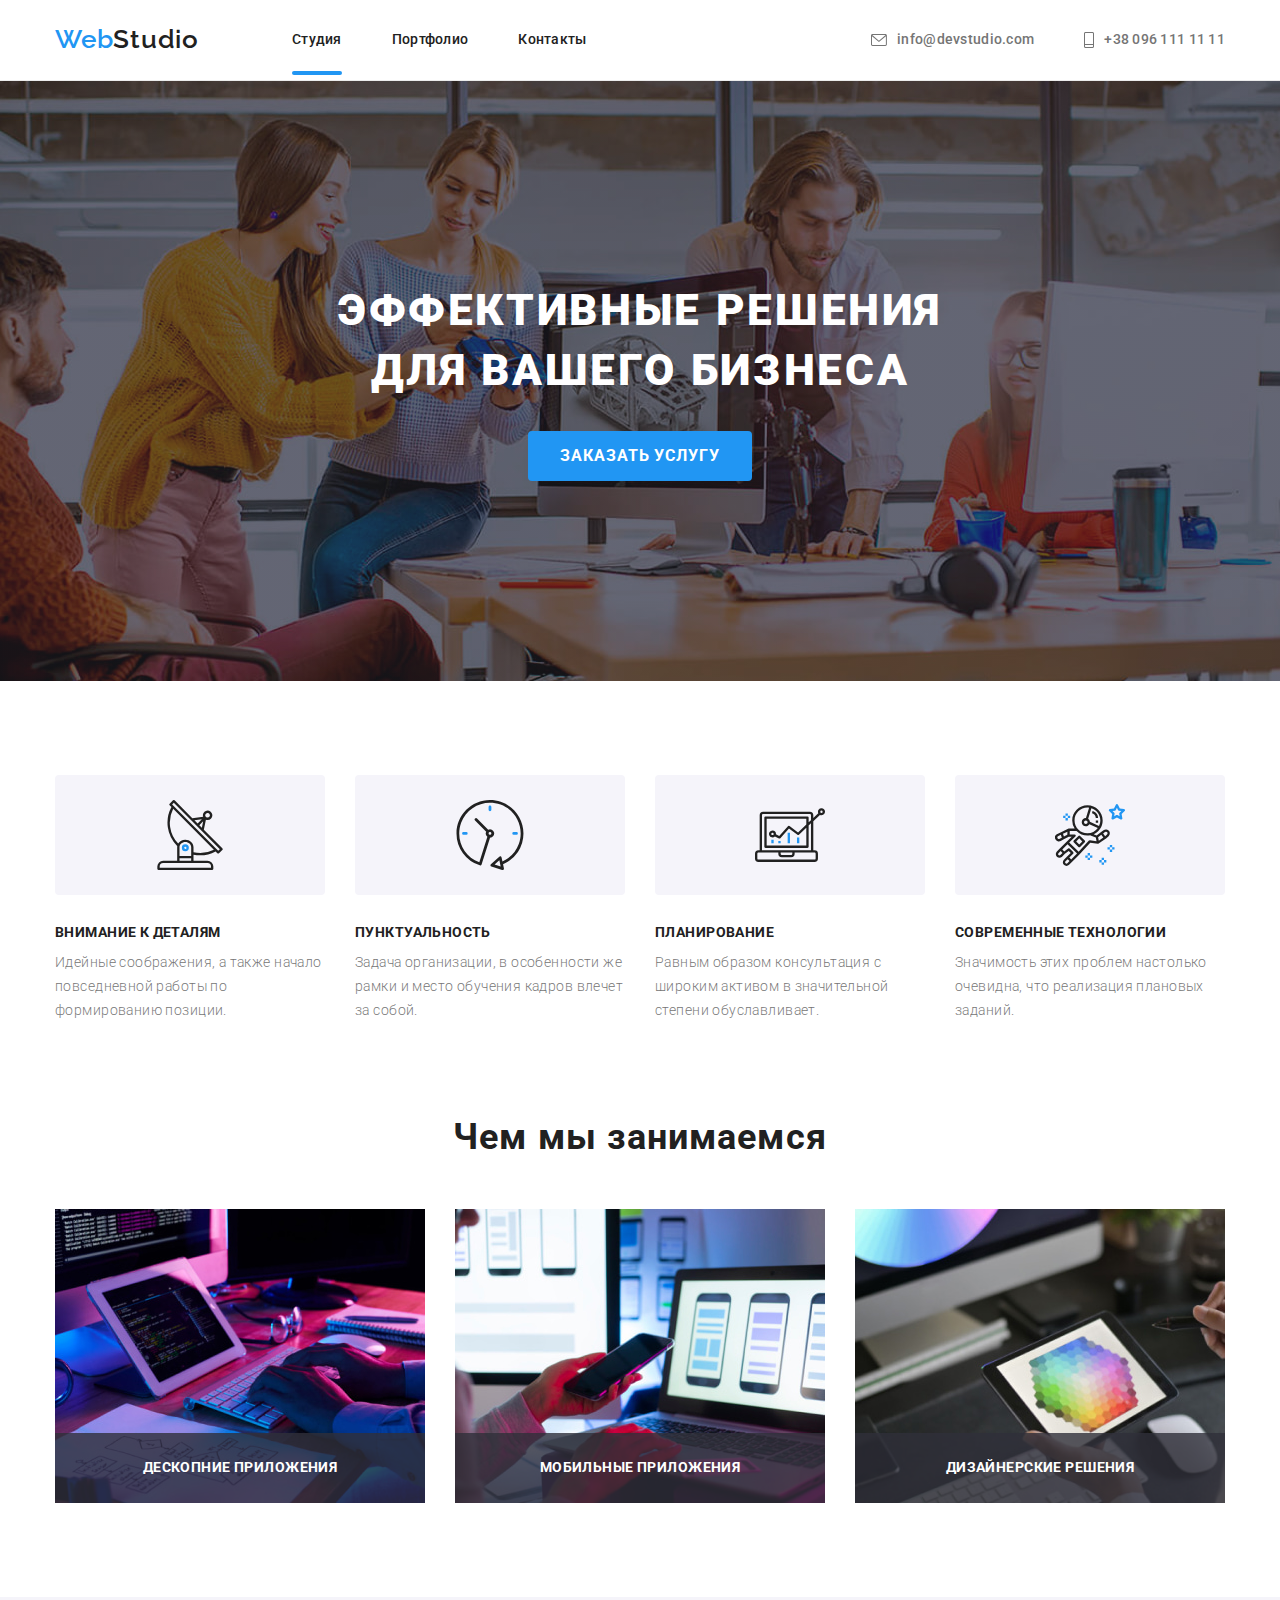
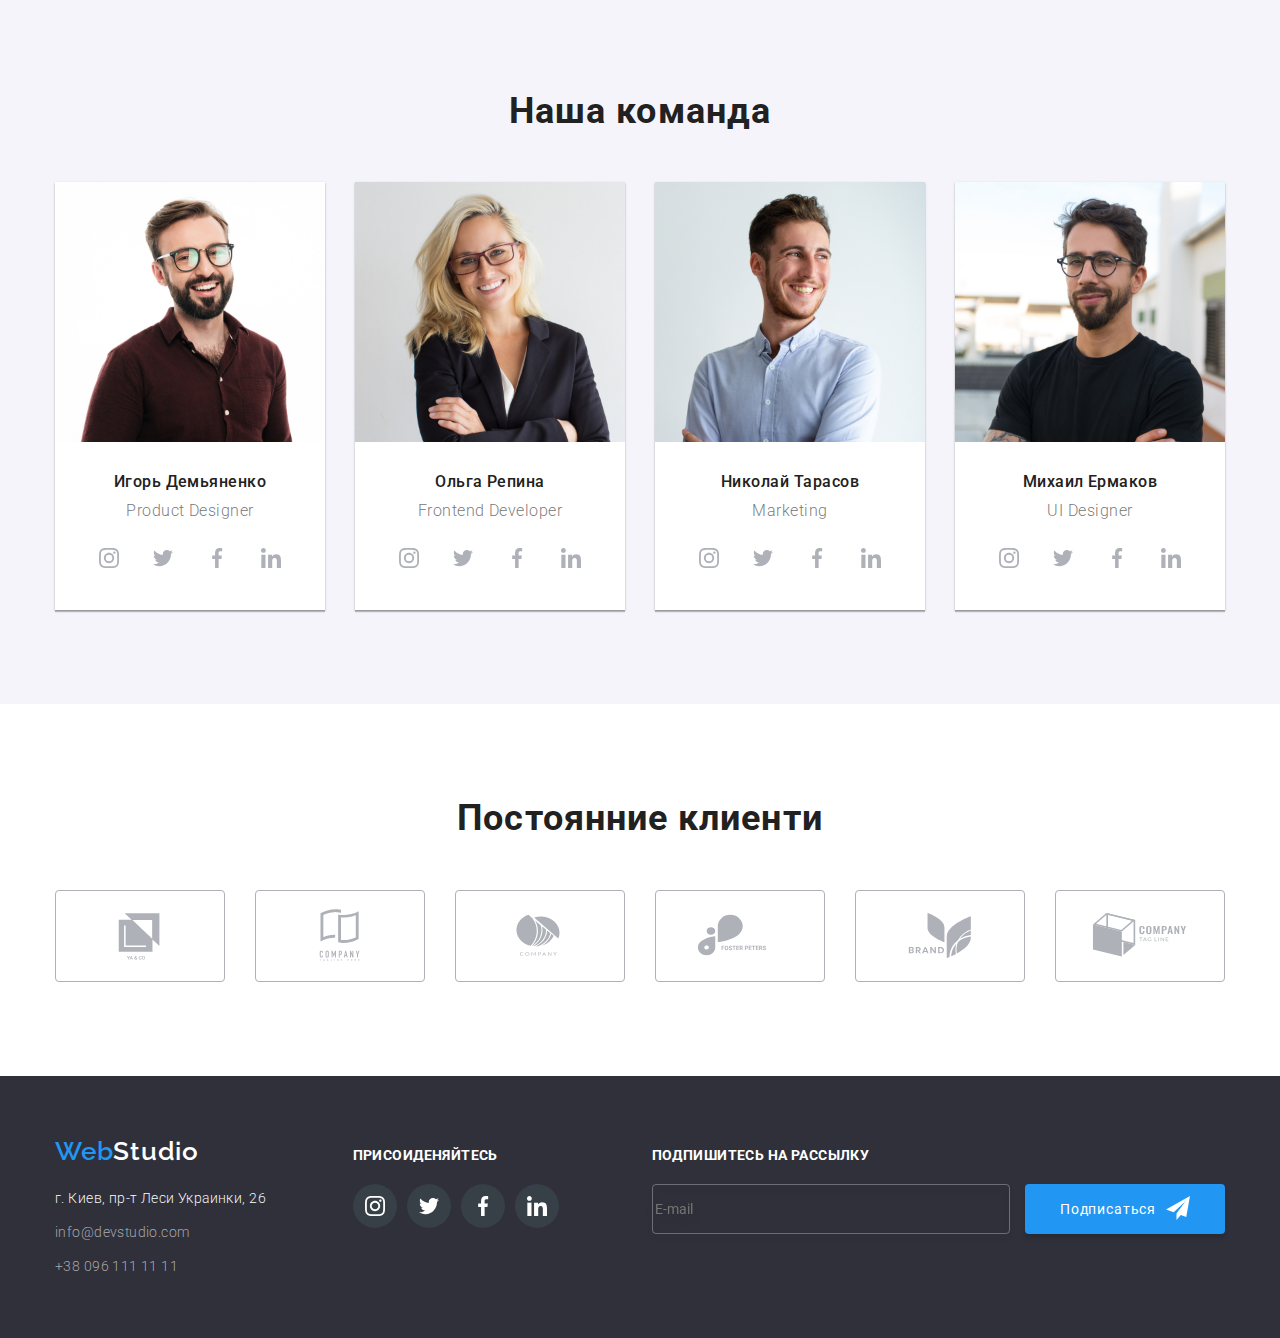
==== index.html @ 7ec6780a "Initial commit" ====
<!DOCTYPE html>
<html lang="ru">

<head>
    <meta charset="UTF-8">
    <meta http-equiv="X-UA-Compatible" content="IE=edge">
    <meta name="viewport" content="width=device-width, initial-scale=1.0">
    <title>Студия</title>
    <!-- Основні шрифти -->
    <link rel="preconnect" href="https://fonts.googleapis.com">
    <link rel="preconnect" href="https://fonts.gstatic.com" crossorigin>
    <link href="https://fonts.googleapis.com/css2?family=Raleway:wght@700&family=Roboto:wght@400;500;700;900&display=swap" rel="stylesheet">

    <link rel="stylesheet" href="https://cdn.jsdelivr.net/npm/modern-normalize@1.1.0/modern-normalize.min.css">

    <link rel="stylesheet" href="./css/styles.css">
    
</head>

<body>
    <!-- MODAL -->
    <div class="backdrop is-hidden" data-modal>
        <div class="modal">
            
                <h2 class="element-first">Оставьте свои данные, мы вам перезвоним</h2>
                
                <form class="element-form">

                    <label class="element-label">
                        
                        <span class="element-span">Имя</span>
                        
                         <span class="element-hover"><input class="element-input" type="text" name="name" />
                        <svg class="element-svg">
                            <use href="./images/icons.svg/icons.modal/symbol-defs.svg#person-black-18dp-1"></use>
                        </svg></span>
                    </label>
                    <label class="element-label">
                        <span class="element-span">Телефон</span>
                        <span class="element-hover"><input class="element-input" type="tel" name="namber" />
                        <svg class="element-svg">
                            <use href="./images/icons.svg/icons.modal/symbol-defs.svg#phone-black-18dp-1"></use>
                        </svg></span>
                    </label>
                    <label class="element-label">
                        <span class="element-span">Почта</span>

                         <span class="element-hover"><input class="element-input" type="email" name="mail" />
                        <svg class="element-svg">
                            <use href="./images/icons.svg/icons.modal/symbol-defs.svg#email-black-18dp-1"></use>
                        </svg></span>
                    </label>
                    <label class="element-label element-vidstup">
                        <span class="element-span">Комментарий</span>
                        <textarea class="element-input element-input-pregunta " name="feedback"  placeholder="Введите текст "></textarea>
                     
                    </label>
                    <label class="checkbox-label" for="scales">
                        <input class="checkbox-input" type="checkbox" id="scales" name="scales">
                        <span class="checkbox-icon"></span>
                            <span>Соглашаюсь с рассылкой и принимаю</span>
                            <span class="span-checkbox">Условия договора</span>
                    </label>
                    <button class="element-button" type="submit">Отправить</button>
                </form>
                
            
            <button class="modal-button" data-modal-close><svg class="modal-button-cruze">
                <use href="./images/icons.svg/icon.backdrop/symbol-defs.svg#close-black-18dp-2-1"></use>
            </svg></button> 
        
            
        </div>
    </div>
    <!-- header -->
    <header class="header">
        <div class="container header-container">
        <nav class="nav">
            <a class="header-logo link" href="./index.html"><span class="web">Web</span>Studio</a>
            <ul class="nav-list list">
                <li class="nav-iten"> 
                    <a class="nav-link-first link current-state" href="">Студия</a></li>
                <li class="nav-iten"> 
                    <a class="nav-link link current" href="./portfolio.html">Портфолио</a></li>
                <li class="nav-iten"> 
                    <a class="nav-link link current" href="">Контакты</a></li>
            </ul>
        </nav>
        <ul class="contact-list list ">
            <li class="contact-item ">
                <a class="contakts link current-link" href="mailto:info@devstudio.com"><svg class="header-icons" width="16px" height="12px">
                    <use href="./images/icons.svg/icons.heder/symbol-defs.svg#envelope-hover"></use>
                </svg>
                   info@devstudio.com</a></li>
            <li class="contact-item">
                <a class="contakts link current-link" href="tel:+380961111111"><svg class="header-icons" width="10px" height="16px">
                    <use href="./images/icons.svg/icons.heder/symbol-defs.svg#Vector"></use>
                </svg>+38 096 111 11 11</a></li>
        </ul>
        </div>
    </header>
    <!-- main -->
    
    <main class="main">
        <!-- Заголовок -->
        <section class="hero ">
            <div class="container">
            <h1 class="hero-title">Эффективные решения для вашего бизнеса</h1>
            <button  class="hero-btn" type="button" data-modal-open>Заказать услугу</button>
            </div>
        </section>
        <!-- Наші послуги -->
        <section class="advice section">
            
            <h2 class="visually-hidden">Advice</h2>
            <div class="container">
            <ul class="advice-list list">
                <li class="advice-iten advice-iten-1">
                    <div class="div-input">
                        <svg class="input">
                            <use href="./images/main/symbol-defs.svg#antenna-1"></use>
                        </svg>
                    </div>
                    <h3 class="advice-subtitle">Внимание к деталям</h3>
                    <p class="advice-descr">Идейные соображения, а также начало повседневной работы по формированию позиции.</p>
                </li>
                <li class="advice-iten advice-iten-2">
                    <div class="div-input">
                        <svg class="input">
                            <use href="./images/main/symbol-defs.svg#clock-1"></use>
                        </svg>
                    </div>
                    <h3 class="advice-subtitle">Пунктуальность</h3>
                    <p class="advice-descr">Задача организации, в особенности же рамки и место обучения кадров влечет за собой.</p>
                </li>
                <li class="advice-iten advice-iten-3">
                    <div class="div-input">
                        <svg class="input">
                            <use href="./images/main/symbol-defs.svg#diagram-1"></use>
                        </svg>
                    </div>
                    <h3 class="advice-subtitle">Планирование</h3>
                    <p class="advice-descr">Равным образом консультация с широким активом в значительной степени обуславливает.</p>
                </li class="advice-iten">
                <li class="advice-iten advice-iten-4">
                    <div class="div-input">
                        <svg class="input">
                            <use href="./images/main/symbol-defs.svg#astronaut-1"></use>
                        </svg>
                    </div>
                    <h3 class="advice-subtitle">Современные технологии</h3>
                    <p class="advice-descr">Значимость этих проблем настолько очевидна, что реализация плановых заданий.</p>
                </li>
            </ul>
            </div>
        </section>    
        <!-- Чим ми займаємося -->
        <section class="work-section">
            <div class="container">
            <h2 class="work-title work-title-container">Чем мы занимаемся</h2>
            <ul class="work-list list">
                <li class="work-item">
                    <img class="work-image" src="./images/whatwedoo/img.jpg" alt="html" width="370" height="300"><p class="work-image-deskription">Дескопние приложения</p></li>
                    
                <li class="work-item">
                     <img class="work-image" src="./images/whatwedoo/img-1.jpg" alt="css" width="370" height="300"><p class="work-image-deskription">Мобильные приложения</p></li>
                <li class="work-item">
                     <img class="work-image" src="./images/whatwedoo/img-2.jpg" alt="program" width="370" height="300"><p class="work-image-deskription">Дизайнерские решения</p></li>
            </ul>
            </div>
        </section>
        <!-- Про нас -->
        <section class="about-us  section">
            <div class="container">
            <h2 class="about-us-title about-us-container">Наша команда</h2>
            <ul class="about-us-list list">
                <li class="about-us-item">
                    <img class="about-us-image" src="./images/masters/img.jpg" alt="Игорь Демьяненко" width="270" height="260">
                    <div class="about-us-div">
                    <h3 class="about-us-name">Игорь Демьяненко</h3>
                    <p class="about-us-position">Product Designer</p>
                    <ul class="about-us-icons">
                        <li class="social-item"><a class="social-links" href="">
                            <svg class="social-link">
                                <use href="./images/icons.svg/icons.main/symbol-defs.svg#instagram-2"></use>
                            </svg>
                        </a></li>
                        <li class="social-item"><a class="social-links" href="">
                            <svg class="social-link">
                                <use href="./images/icons.svg/icons.main/symbol-defs.svg#twitter-1"></use>
                            </svg>
                        </a></li>
                        <li class="social-item"><a class="social-links" href="">
                            <svg class="social-link">
                                <use href="./images/icons.svg/icons.main/symbol-defs.svg#facebook-1"></use>
                            </svg>
                        </a></li>
                        <li class="social-item"><a class="social-links" href="">
                            <svg class="social-link">
                                <use href="./images/icons.svg/icons.main/symbol-defs.svg#linkedin-1"></use>
                            </svg>
                        </a></li>
                    </ul>
                    </div>
                </li>
                <li class="about-us-item">
                    <img class="about-us-image" src="./images/masters/img-1.jpg" alt="Ольга Репина" width="270" height="260">
                    <div class="about-us-div">
                    <h3 class="about-us-name">Ольга Репина</h3>
                    <p class="about-us-position">Frontend Developer</p>
                    <ul class="about-us-icons">
                        <li class="social-item"><a class="social-links" href="">
                                <svg class="social-link">
                                    <use href="./images/icons.svg/icons.main/symbol-defs.svg#instagram-2"></use>
                                </svg>
                            </a></li>
                        <li class="social-item"><a class="social-links" href="">
                                <svg class="social-link">
                                    <use href="./images/icons.svg/icons.main/symbol-defs.svg#twitter-1"></use>
                                </svg>
                            </a></li>
                        <li class="social-item"><a class="social-links" href="">
                                <svg class="social-link">
                                    <use href="./images/icons.svg/icons.main/symbol-defs.svg#facebook-1"></use>
                                </svg>
                            </a></li>
                        <li class="social-item"><a class="social-links" href="">
                                <svg class="social-link">
                                    <use href="./images/icons.svg/icons.main/symbol-defs.svg#linkedin-1"></use>
                                </svg>
                            </a></li>
                    </div>
                </li>
                <li class="about-us-item">
                    <img class="about-us-image" src="./images/masters/img-2.jpg" alt="Николай Тарасов" width="270" height="260">
                    <div class="about-us-div">
                    <h3 class="about-us-name">Николай Тарасов</h3>
                    <p class="about-us-position">Marketing</p>
                    <ul class="about-us-icons">
                        <li class="social-item"><a class="social-links" href="">
                                <svg class="social-link">
                                    <use href="./images/icons.svg/icons.main/symbol-defs.svg#instagram-2"></use>
                                </svg>
                            </a></li>
                        <li class="social-item"><a class="social-links" href="">
                                <svg class="social-link">
                                    <use href="./images/icons.svg/icons.main/symbol-defs.svg#twitter-1"></use>
                                </svg>
                            </a></li>
                        <li class="social-item"><a class="social-links" href="">
                                <svg class="social-link">
                                    <use href="./images/icons.svg/icons.main/symbol-defs.svg#facebook-1"></use>
                                </svg>
                            </a></li>
                        <li class="social-item"><a class="social-links" href="">
                                <svg class="social-link">
                                    <use href="./images/icons.svg/icons.main/symbol-defs.svg#linkedin-1"></use>
                                </svg>
                            </a></li>
                    </ul>
                    </div>
                </li>
                <li class="about-us-item">
                    <img class="about-us-image" src="./images/masters/img-3.jpg" alt="Михаил Ермаков" width="270" height="260">
                    <div class="about-us-div">
                    <h3 class="about-us-name">Михаил Ермаков</h3>
                    <p class="about-us-position">UI Designer</p>
                    <ul class="about-us-icons">
                        <li class="social-item"><a class="social-links" href="">
                                <svg class="social-link">
                                    <use href="./images/icons.svg/icons.main/symbol-defs.svg#instagram-2"></use>
                                </svg>
                            </a></li>
                        <li class="social-item"><a class="social-links" href="">
                                <svg class="social-link">
                                    <use href="./images/icons.svg/icons.main/symbol-defs.svg#twitter-1"></use>
                                </svg>
                            </a></li>
                        <li class="social-item"><a class="social-links" href="">
                                <svg class="social-link">
                                    <use href="./images/icons.svg/icons.main/symbol-defs.svg#facebook-1"></use>
                                </svg>
                            </a></li>
                        <li class="social-item"><a class="social-links" href="">
                                <svg class="social-link">
                                    <use href="./images/icons.svg/icons.main/symbol-defs.svg#linkedin-1"></use>
                                </svg>
                            </a></li>
                    </ul>
                    </div>
                </li>
            </ul>
            </div>
        </section>
        <!-- Постійні клієнти -->
        <section class="clients-section section">
            <div class="container">
                <h2 class="clients">Постоянние клиенти</h2>
                <ul class="clients-list list">
                    <li class="clients-item ">
                        <a class="client-link" href="">
                            <svg class="svg-client ">
                                <use href="./images/clients/symbol-defs.svg#Logo "></use>
                            </svg>
                        </a>
                    </li>
                    <li class="clients-item ">
                        <a class="client-link" href="">
                            <svg class="svg-client ">
                                <use  href="./images/clients/symbol-defs.svg#Logo-1 "></use>
                            </svg>
                        </a>
                    </li>
                    <li class="clients-item ">
                        <a class="client-link"href="">
                            <svg class="svg-client ">
                                <use href="./images/clients/symbol-defs.svg#Logo-2 "></use>
                            </svg>
                        </a>
                    </li>
                    <li class="clients-item ">
                        <a class="client-link"href="">
                            <svg class="svg-client ">
                                <use href="./images/clients/symbol-defs.svg#Logo-3 "></use>
                            </svg>
                        </a>
                    </li>
                    <li class="clients-item ">
                        <a class="client-link"href="">
                            <svg class="svg-client ">
                                <use href="./images/clients/symbol-defs.svg#Logo-4 "></use>
                            </svg>
                        </a>
                    </li>
                    <li class="clients-item ">
                        <a class="client-link" href="">
                            <svg class="svg-client ">
                                <use href="./images/clients/symbol-defs.svg#Logo-5 "></use>
                            </svg>
                        </a>
                    </li>
                </ul>
            </div>
        </section>
    </main>
    <!-- footer -->
    
    <footer class="footer">
        <div class="container column">
        <div class="footer-left"><a class="footer-logo link" href="./index.html"><span class="web">Web</span>Studio</a>
        <address class="footer-all">
            <ul class="footer-list list">
                <li class="footer-item"><a class="footer-link link" href="https://www.google.com/maps/place/%D0%B1%D1%83%D0%BB%D1%8C%D0%B2%D0%B0%D1%80+%D0%9B%D0%B5%D1%81%D1%96+%D0%A3%D0%BA%D1%80%D0%B0%D1%97%D0%BD%D0%BA%D0%B8,+26,+%D0%9A%D0%B8%D1%97%D0%B2,+02000/@50.4265807,30.5361971,17z/data=!3m1!4b1!4m5!3m4!1s0x40d4cf0e033ecbe9:0x57a4dffefec77da0!8m2!3d50.4265807!4d30.5383858">г. Киев, пр-т Леси Украинки, 26</a></li>
                <li class="footer-item"><a class="footer-mail link" href="mailto:info@devstudio.com">info@devstudio.com</a></li>
                <li class="footer-item"><a class="footer-phone link" href="tel:+380961111111">+38 096 111 11 11</a></li>
            </ul>
        </address></div>
        <div class="footerr-deskription"><h3 class="footerr">Присоиденяйтесь</h3>
        <ul class="footerr-list list">
            <li class="footerr-item">
                <a class="footerr-link" href=""><svg class="footerr-svg">
                    <use href="./images/icons.svg/icons.footer/symbol-defs.svg#instagram"></use>
                </svg></a>
            </li>
            <li class="footerr-item">
                <a class="footerr-link" href=""><svg class="footerr-svg">
                    <use href="./images/icons.svg/icons.footer/symbol-defs.svg#twitter"></use></a>
            </li>
            <li class="footerr-item">
                <a class="footerr-link" href=""><svg class="footerr-svg">
                    <use href="./images/icons.svg/icons.footer/symbol-defs.svg#facebook"></use></a>
            </li>
            <li class="footerr-item">
                <a class="footerr-link" href=""><svg class="footerr-svg">
                    <use href="./images/icons.svg/icons.footer/symbol-defs.svg#linkedin"></use></a>
            </li>
        </ul>
        </div>
        <div class="label-wrapper">
            <h3 class="label-tutorial">Подпишитесь на рассылку</h3>
            <form class="form">
                <label class="form-label">
                    <input class="form-input" type="email"  name="mail" placeholder="E-mail">
                </label>
                <button class="label-button" type="submit">Подписаться <span><svg class="label-span">
                    <use href="./images/icons.svg/icons.label/symbol-defs.svg#icon-send"></use>
                </svg></span></button>                 
            </form>
        </div>
        </div>
        
    </footer>
    <script src="./js/modal.js"></script>
</body>
</html>
---- css/styles.css ----
:root{
    /* Основні шрифти */
     --main-font: "Roboto", sans-serif;
     --secondary-font: "Raleway", sans-serif;
     /*Світла тема тексту*/
     --accent-txt: #2196F3;
     --primary-light-txt: #212121;
     --secondary-light-txt: #757575;
     /*Темна тема тексту*/
     --primary-dark-txt: #FFFFFF;
     --secondary-dark-txt: rgba(255, 255, 255, 0.6);
     /*Світла тема фону*/
     --primary-light-bg: #F5F4FA;
     /*Темна тема фону*/
     --primary-dark-bd: #2F303A; 
     --color-letra: #AFB1B8; 
} 

body{
     font-family: var(--main-font);
     font-weight: 270;
     Font-size: 14px;
     Line-height: 1.67;
     letter-spacing: 0.03em;
     color: var(--secondary-light-txt);
}
h1,
h2, 
h3, 
p, 
ul{
      padding: 0;
      margin-top: 0;
      margin-bottom: 0;
}
img {
      display: block;
      max-width: 100%;
      height: auto;
}
.backdrop {
      position: fixed;
      left: 0;
      top: 0;
      width: 100%;
      height: 100%;
      background-color: rgba(0, 0, 0, 0.2);;
      z-index: 1;
      opacity: 1;
      pointer-events: initial;
      transition: opacity 250ms cubic-bezier(0.4, 0, 0.2, 1), visibility 250ms cubic-bezier(0.4, 0, 0.2, 1);
      opacity: 1;
      pointer-events: initial;
      visibility: visible;
}

.backdrop.is-hidden {
      opacity: 0;
      pointer-events: none;
      visibility: hidden;
      
}

.modal {
      padding: 40px;
      position: absolute;
      top: 50%;
      left: 50%;
      transform: translate(-50%, -50%);
      width: 528px;
      height: 581px;
      background-color: white;
      border-radius: 4px;
      box-shadow: 0px 1px 3px rgba(0, 0, 0, 0.12),
      0px 1px 1px rgba(0, 0, 0, 0.14),
      0px 2px 1px rgba(0, 0, 0, 0.2);
}
.modal-button{
      display: flex;
      position: absolute;
      margin: 0;
      left: 490px;
      top: 8px;
      width: 30px;
      height: 30px;
      border: none;
      padding: 0;
      border-radius: 50%;
      cursor: pointer;
      background: #FFFFFF;
      border: 1px solid rgba(0, 0, 0, 0.1);
      box-sizing: border-box;
      align-items: center;
      justify-content: center;
}

.modal-button-cruze{
      display: inline-block;
      width: 18px;
      height: 18px;
      fill: #212121;
      align-items: center;
      justify-content: center;
}
.modal-button-cruze:hover{
      fill: var(--accent-txt);
      
}
.list{
      padding-left: 0;
      margin-top: 0;
      margin-bottom: 0;
      list-style: none;
}
.link{
     text-decoration: none;
}
.section{
      padding-top: 94px;
      padding-bottom: 94px;
}
.container{
      width: 1200px;
      padding-left: 15px;
      padding-right: 15px;
      margin-left: auto;
      margin-right: auto;
}

/* header */
.header{
      border-bottom: 1px solid #ECECEC;

}
.header-container{
      display: flex;
      align-items: center;
}
.nav{
      display: flex;
      align-items: center;
      
}
.header-logo{
      padding-top: 24px;
      padding-bottom: 25px;
     font-family: "Raleway", sans-serif;
     font-weight: 600;
     Font-size: 26px;
     line-height: 1.19;
     letter-spacing: 0.03em;
     color: var(--primary-light-txt);
     align-items: center;
     margin-right: 93px;
     
     }
     
.nav-list{
      display: flex;
}

.contact-list{
      display: flex;
      align-items: center;
      margin-left: auto;
}
.nav-iten{
      margin-right: 50px;
}

.nav-iten:last-child{
      margin: 0;
}

.contact-item{
      margin-right: 50px;
      display: flex;
      align-items: center;
}
.contact-item:last-child{
      margin-right: 0;
}

.web {
      color: var(--accent-txt);
}

.nav-link-first {
      position: relative;
      font-weight: 500;
      font-size: 14px;
      line-height: 1.14;
      letter-spacing: 0.02em;
      color: var(--primary-light-txt);
      transition: color 250ms cubic-bezier(0.4, 0, 0.2, 1);
}

.nav-link-first:hover,
.nav-link-first:focus {
      color: var(--accent-txt);
}

.current-state::after {
      color: var(--accent-txt);
      position: absolute;
      bottom: -28px;
      content: "";
      display: block;
      width: 100%;
      height: 4px;
      background: var(--accent-txt);
      border-radius: 2px;
}

.nav-link {
      display: inline-block;
      position: relative;
      font-weight: 500;
      font-size: 14px;
      line-height: 1.14;
      letter-spacing: 0.02em;
      color: var(--primary-light-txt);
      transition: color 250ms cubic-bezier(0.4, 0, 0.2, 1);
}

.nav-link:hover,
.nav-link:focus {
      color: var(--accent-txt);
}


.nav-link:after {
      position: absolute;
      content: "";
      display: block;
      left: 0;
      bottom: -28px;
      width: 100%;
      height: 4px;
      background: var(--accent-txt);
      border-radius: 2px;
      opacity: 0;
      transition: transform 250ms cubic-bezier(0.4, 0, 0.2, 1), opacity 250ms ease;
}

.nav-link:hover::after,
.nav-link:focus::after {
      opacity: 1;
}


.contakts::after {
      color: var(--accent-txt);
      position: absolute;
      bottom: -28px;
      content: "";
      display: block;
      width: 100%;
      height: 4px;
      background: var(--accent-txt);
      border-radius: 2px;
      opacity: 0;
      transition: transform 250ms cubic-bezier(0.4, 0, 0.2, 1), opacity 250ms ease;
}

.contakts:hover::after,
.contakts:focus::after {
      opacity: 1;
}

.contakts {
      position: relative;
      display: flex;
      align-items: center;
      justify-content: center;
      font-weight: 500;
      font-size: 14px;
      line-height: 1.14;
      letter-spacing: 0.02em;
      color: var(--secondary-light-txt);
      transition: color 250ms cubic-bezier(0.4, 0, 0.2, 1);
}

.contakts:hover,
.contakts:focus {
      fill: #2196F3;
      color: #2196F3;
}



.header-icons {
      fill: currentColor;
      display: flex;
      margin-right: 10px;
      justify-content: center;
      align-items: center;
}

.portfolio-header-icons {
      fill: currentColor;
      display: flex;
      margin-right: 10px;
      justify-content: center;
      align-items: center;
}

.contact-phone {
      display: flex;
      align-items: center;
      font-weight: 500;
      font-size: 14px;
      line-height: 1.14;
      letter-spacing: 0.02em;
      color: var(--secondary-light-txt);
}

.contact-phone:hover,
.contact-phone:focus {
      fill: #2196F3;
}
/* Main */
.hero-title{
      margin-left: auto;
      margin-right: auto;
      margin-bottom: 30px;
      width: 696px;
      height: 120px;
      max-width: 696px;
      max-height: 120px;
      text-align: center;
      font-weight: 900;
      font-size: 44px;
      line-height: 1.36;
      letter-spacing: 0.06em;
      text-transform: uppercase;
      color: var(--primary-dark-txt);
}
.hero{
      
      background-image: linear-gradient(to right, rgba(47, 48, 58, 0.4),rgba(47, 48, 58, 0.4)), url("../images/fon/Img.jpg");
      background-repeat: no-repeat;
      background-position: center;
      background-size: cover;
      max-width: 1600px;
      margin-right: auto;
      margin-left: auto;
      height: 600px; 
      padding: 200px 0 200px 0;
}
.hero-btn{
      border: transparent;
      display: flex;
      align-items: center;
      margin-left: auto;
      margin-right: auto;
      min-width: 200px;
      max-height: 50px;
      padding: 10px 32px;
      font-family: inherit;
      font-weight: 700;
      font-size: 16px;
      line-height: 1.87;
      letter-spacing: 0.06em;
      text-transform: uppercase;
      border-radius: 4px;
      color: var(--primary-dark-txt);
      background-color: var(--accent-txt);
      cursor: pointer;
}

.advice-list{
      display: flex;
      justify-content: center;
      align-items: center;
      margin-left: auto;
      margin-right: auto;
}
.advice-iten:not(:last-child){
      margin-right: 30px;
}
.div-input{
      display: flex;
      width: 270px;
      height: 120px;
      background-color: #F5F4FA;
      border-radius: 4px;
      margin-bottom: 30px;
      align-items: center;
      justify-content: center;
}
.input{
      width: 70px;
      height: 70px;
      background-size: 50%;
}
 
.advice-descr{
      width: 270px;
}
.advice-subtitle{
      width: 270px;
      height: 16px;
      margin-bottom: 10px;
      font-weight: 700;
      font-size: 14px;
      line-height: 1.14;
      letter-spacing: 0.03em;
      text-transform: uppercase;
      color: var(--primary-light-txt);
}
.advice-descr{
      
      font-size: 14px;
      line-height: 1.71;
      letter-spacing: 0.03em;
      color: var(--secondary-light-txt);
}
.work-section{
      padding-bottom: 94px;
}
.work-title{
      margin-right: auto;
      margin-left: auto;
      font-size: 36px;
      line-height: 1.16;
      letter-spacing: 0.03em;
      color: var(--primary-light-txt);
}
.work{
      padding-top: 0;
}
.work-title-container{
      text-align: center;
      margin-bottom: 50px;
}
.work-list{
      display: flex;
}
.work-item:not(:first-child){
      margin-left: 30px;
}
.work-item{
      position: relative;
}
/* .work-item::before{
      content: "";
      display: inline-block;
      position: absolute;
      
      width: 100%;
      height: 70px;
      left: 0;
      bottom: 0;
} */
.work-image-deskription{
      
      font-weight: 700;
      font-size: 14px;
      line-height: 1.14;
      letter-spacing: 0.03em;
      text-transform: uppercase;
      position: absolute;
      display: flex;
      left: 0;
      bottom: 0;
      height: 70px;
      width: 100%;
      display: flex;
      align-items: center;
      justify-content: center;
      color: white;
      background: rgba(47, 48, 58, 0.8);
      
      
}

/* about-us */

.about-us{
      background-color: var(--primary-light-bg);
      /* margin-bottom: 90px; */
}
.about-us-title{
      font-size: 36px;
      line-height: 1.16;
      letter-spacing: 0.03em;
      color: var(--primary-light-txt);
}
.about-us-container{
      text-align: center;
      margin-bottom: 50px;
      

}
.about-us-list{
      display: flex;
      
}
.about-us-item:not(:last-child){
      margin-right: 30px;
}
.about-us-item{
      background-color: #FFFFFF;
      box-shadow: 0px 1px 3px rgba(0, 0, 0, 0.12), 0px 1px 1px rgba(0, 0, 0, 0.14), 0px 2px 1px rgba(0, 0, 0, 0.2);
      
}
.about-us-div{
      padding-top: 30px;
      padding-bottom: 30px;
      text-align: center;
      
      
}
.about-us-name{
      margin-bottom: 10px;
      font-weight: 500;
      font-size: 16px;
      line-height: 1.19;
      letter-spacing: 0.03em;
      color: var(--primary-light-txt);
}
.about-us-position{
      font-size: 16px;
      line-height: 1.19;
      letter-spacing: 0.03em;
      color: var(--secondary-light-txt);
      margin-bottom: 16px;
}
.social-item{
      width: 44px;
      height: 44px;
      list-style: none;
}
.social-item:not(:last-child){
      margin-right: 10px;
}
.about-us-icons{
      display: flex;
      align-items: center;
      justify-content: center;
      padding-left: 0;

}
.social-link{
      display: block;
      width: 20px;
      height: 20px;
      background-position: center;
      transition: fill 250ms cubic-bezier(0.4, 0, 0.2, 1);
} 
.social-links{
      display: flex;
      justify-content: center;
      align-items: center;
      border-radius: 50%;
      width: 44px;
      height: 44px;
      fill: #AFB1B8; 
      transition: background-color 250ms cubic-bezier(0.4, 0, 0.2, 1);
}
.social-links:hover,
.social-links:focus{
      background-color: var(--accent-txt);
      fill: #FFFFFF;
}
      
.clients{
      font-size: 36px;
      line-height: 1.16;
      letter-spacing: 0.03em;
      color: var(--primary-light-txt);
      text-align: center;
      margin-bottom: 50px;
           
}
.clients-list{
      display: flex;
}

.clients-section{
      padding: 94px 0px;
}

.clients-item:not(:last-child){
      margin-right: 30px;
}


.clients-item:not(:last-child){
      margin-right: 30px;
}
.client-link {
      color: #AFB1B8;
      display: flex;
      width: 170px;
      height: 92px;
      border: 1px solid #AFB1B8;
      box-sizing: border-box;
      border-radius: 4px;
      align-items: center;
      justify-content: center;
      transition: color 250ms cubic-bezier(0.4, 0, 0.2, 1), border-color 250ms cubic-bezier(0.4, 0, 0.2, 1);
}

.client-link:hover,
.client-link:focus {
      color: var(--accent-txt);
      border-color: #2196F3;
}
.svg-client {
      width: 106px;
      height: 60px;
      fill: currentColor;
      transition: fill 250ms cubic-bezier(0.4, 0, 0.2, 1);
}
.svg-client:hover,
.svg-client:focus {
      fill: #2196F3;

}
.column{
      align-items: baseline;
      display: flex;
} 
.footerr{
      text-transform: uppercase;
      font-weight: 700;
      font-size: 14px;
      line-height: 1.14;
      letter-spacing: 0.03em;
      color: var(--primary-dark-txt);
      margin-bottom: 20px;
}
.footerr-list{
      display: flex;
}
.footerr-svg{
      display: block;
      width: 20px;
      height: 20px;
      background-position: center;
}
.footerr-item{
      border-radius: 50%;
      background-color: #212b33;
      transition: background-color 250ms cubic-bezier(0.4, 0, 0.2, 1);
}
.footerr-item:not(:last-child){
      margin-right: 10px;
}
.footerr-link{
      display: flex;
      justify-content: center;
      align-items: center;
      border-radius: 50%;
      width: 44px;
      height: 44px;
      fill: var(--color-letra);
      background: rgba(255, 255, 255, 0.1);
      transition: background-color 250ms cubic-bezier(0.4, 0, 0.2, 1);
}
.footerr-link:hover,
.footerr-link:focus {
      background-color: #2196F3;
}


/* Footer */
.footer{
      padding-top: 60px ;
      padding-bottom: 60px ;
      background-color: var(--primary-dark-bd);
}
.footer-left{
      flex-grow: 1;
}
.footer-logo{
       font-family: "Raleway", sans-serif;
       font-weight: 600;
       font-size: 26px;
       line-height: 1.19;
       letter-spacing: 0.03em;
       color: var(--primary-dark-txt);
}
.footer-all{
      margin-top: 20px;
      font-style: normal;
}
.footer-item:not(:last-child)
{
      margin-bottom: 9px;
}
.visually-hidden {
  position: absolute;
  width: 1px;
  height: 1px;
  margin: -1px;
  border: 0;
  padding: 0;
  white-space: nowrap;
  clip-path: inset(100%);
  clip: rect(0 0 0 0);
  overflow: hidden;
}
.footer-link{
      font-size: 14px;
      line-height: 1.71;
      letter-spacing: 0.03em;
      color: var(--primary-dark-txt);
}
.footer-mail{
      font-size: 14px;
      line-height: 24px;
      letter-spacing: 0.03em;
      color: rgba(255, 255, 255, 0.6);
}
.footer-phone{
      font-size: 14px;
      line-height: 24px;
      letter-spacing: 0.03em;
      color: rgba(255, 255, 255, 0.6);
}
.footerr-deskription{
      margin-left: 70px;
}
.form-input{
      width: 358px;
      height: 50px;
      background-color: transparent;
      border: 1px solid rgba(255, 255, 255, 0.3);
      box-sizing: border-box;
      filter: drop-shadow(0px 4px 4px rgba(0, 0, 0, 0.15));
      border-radius: 4px;
}

.label-wrapper{
      margin-left: 93px;
}

.label-tutorial{
      text-transform: uppercase;
      font-weight: 700;
      font-size: 14px;
      line-height: 1.14;
      letter-spacing: 0.03em;
      color: var(--primary-dark-txt);
      margin-bottom: 20px;
      
}
.form-input{
      
      color: var(--primary-dark-txt);
      
      
}
.label-button{
      text-decoration: none;
      display: inline-flex;
      padding: 0;
      margin: 0;
      border: transparent;
      align-items: center;
      justify-content: center;
      width: 200px;
      height: 50px;
      background: #2196F3;
      box-shadow: 0px 4px 4px rgba(0, 0, 0, 0.15);
      border-radius: 4px;
      align-items: center;
      text-align: center;
      letter-spacing: 0.06em;
      fill: var(--primary-dark-txt);
      color: var(--primary-dark-txt);
      cursor: pointer;
}

.label-span{
      width: 24px;
      height: 24px;
      margin-left: 10px;
}
.form-label{
      width: 448px;
      height: 40px;
      
      box-sizing: border-box;
      border-radius: 4px;
      margin-right: 12px;
}
.element-modal{
      display: block;
      margin: 40px;
      width: 528px;
      height: 581px;
}

.element-first{
      display: inline;
      width: 448px;
      height: 23px;
      font-weight: 700;
      font-size: 20px;
      line-height: 23px;
      letter-spacing: 0.03em;
      color: var(--primary-light-txt);
      margin-bottom: 12px;
      
}
.element-form{
      margin-top: 12px;
}
.element-span{
      margin-bottom: 4px;
      padding: 0;
      font-size: 12px;
      line-height: 14px;
      letter-spacing: 0.01em;
      color: var(--secondary-light-txt);
      
}
.element-input {
      display: block;
      padding-left: 40px;
      
      border: 0;
      width: 448px;
      height: 40px;
      font-family: inherit;
      border: 1px solid rgba(33, 33, 33, 0.2);
      box-sizing: border-box;
      border-radius: 4px;
      resize: none;
}
.element-hover{
      
      width: 448px;
      height: 40px;
}
.element-hover:hover,
.element-hover:focus{
      background-color: #2196F3;
      fill: #2196F3;
      border-radius: 4px;
}

.element-input-pregunta{
      display: block;
      padding: 12px 16px;
      width: 448px;
      height: 120px;
      
}
.element-input-pregunta:hover,
.element-input-pregunta:focus{
      border-color: #2196F3;
}
.checkbox-icon{
      display: inline-block;    
      width: 16px;
      height: 15px;
      border: 2px solid var(--primary-light-txt);
      border-radius: 2px;
      margin-right: 8px;
      align-items: center;
      justify-content: center;
}
.checkbox-label{
      display: flex;
      align-items: center;
      justify-content: center;
      margin-bottom: 30px;
}
.checkbox-input:checked + .checkbox-icon{
      background-image: url(..//images/тимчасова/Vector.png);
      background-color: #2196F3;
      border-color: transparent;
      background-size: contain;
      background-size: contain;
      background-origin: border-box;
}

.checkbox-input{
      -webkit-appearance: none;
      -moz-appearance: none;
      appearance: none;
}
.element-span-checkbox{
      font-weight: 400;
      font-size: 14px;
      line-height: 24px;
      letter-spacing: 0.03em;
      color: var(--secondary-light-txt);
      
}
.span-checkbox{
      color: var(--accent-txt);
      text-decoration: underline;
      
}

.element-label {
      position: relative;
      display: flex;
      flex-direction: column;
      margin-bottom: 10px;
}
.element-vidstup{
      margin-bottom: 20px;
}


.element-svg{
      position: absolute;
      top: 0;
      left: 0;
      display: inline-block;
      top: 28px;
      left: 15px;
      width: 18px;
      height: 18px;
}
.element-button{
      display: flex;
      width: 200px;
      height: 50px;
      background: var(--accent-txt);
      box-shadow: 0px 4px 4px rgba(0, 0, 0, 0.15);
      border-radius: 4px;
      font-weight: 700;
      font-size: 16px;
      line-height: 30px;      
      cursor: pointer;
      margin-left: auto;
      margin-right: auto;
      border: 0;
      justify-content: center;
      align-items: center;
      letter-spacing: 0.06em;
      color: var(--primary-dark-txt);
      
      
}


/* Портфоліо*/

.contact-mail-portfolio{
      position: relative;
      display: flex;
      font-weight: 500;
      justify-content: center;
      align-items: center;
      font-size: 14px;
      line-height: 1.14;
      letter-spacing: 0.02em;
      color: var(--secondary-light-txt);
      transition: color 250ms cubic-bezier(0.4, 0, 0.2, 1);

}
.contact-mail-portfolio:hover,
.contact-mail-portfolio:focus{
      color: var(--accent-txt);
      fill: var(--accent-txt);
}


.current-link-portfolio:hover::after{
      content: "";
      position: absolute;
      display: block;
      width: 100%;
      height: 4px;
      bottom: -28px;
      border-radius: 2px;
      background-color: var(--accent-txt);
      transition: 250ms cubic-bezier(0.4, 0, 0.2, 1);
}
.contact-phone-portfolio{
      position: relative;
      display: flex;
       align-items: center;
       font-style: 400;
       font-weight: 500;
       font-size: 14px;
       line-height: 1.14;
       letter-spacing: 0.02em;
       color: var(--secondary-light-txt);
      transition: color 250ms cubic-bezier(0.4, 0, 0.2, 1);
}
.contact-phone-portfolio:hover,
.contact-phone-portfolio:focus{
      color: var(--accent-txt);
      fill: var(--accent-txt);
      transition: 250ms cubic-bezier(0.4, 0, 0.2, 1);
}

.buttons-btn{
      border: transparent;
       padding: 6px 22px;
       font-family: inherit;
       font-weight: 500;
       font-size: 16px;
       line-height: 1.62;
       letter-spacing: 0.03em;
       color: var(--primary-light-txt);
       border-radius: 4px;
       background-color: var(--secondary-light-bg);
       cursor: pointer;
       transition: color 250ms cubic-bezier(0.4, 0, 0.2, 1), background-color 250ms cubic-bezier(0.4, 0, 0.2, 1), box-shadow 250ms cubic-bezier(0.4, 0, 0.2, 1);
       
}
.buttons-btn:hover,
.buttons-btn:focus{
      color: var(--primary-dark-txt);
      background-color: var(--accent-txt);
      box-shadow: 0px 3px 1px rgba(0, 0, 0, 0.1),
      0px 1px 2px rgba(0, 0, 0, 0.08),
      0px 2px 2px rgba(0, 0, 0, 0.12);
}
.buttons-item{
      background-color: #F5F4FA;
      
     
}
.buttons-item:not(:last-child)
{
      margin-right: 8px;
}
.buttons-list{
      margin-bottom: 50px;
      display: flex;
      justify-content: center;
      
}
.projekts-list{
     display: flex;
     flex-wrap: wrap;
     list-style: none;
}

.flex-container{
      display: flex;
      flex-wrap: wrap;
}
.projekts-item{
      list-style: none;
      width: 370px;
      box-sizing: border-box;
      border: 1px solid #EEEEEE;;      
}
.projekts-item:not(:last-child){
      margin-right: 30px;
      margin-bottom: 30px; 
      
}
.projekts-item:nth-child(3n){
      margin-right: 0;
}
.projekts-item:nth-last-child(-n+3){
      margin-bottom: 0;
}

.slider {
      display: block;
      text-decoration: none;
      transition: box-shadow 250ms cubic-bezier(0.4, 0, 0.2, 1);
}

.slider:focus {
      box-shadow: 0px 1px 1px rgba(0, 0, 0, 0.12),
            0px 4px 4px rgba(0, 0, 0, 0.06),
            1px 4px 6px rgba(0, 0, 0, 0.16);
}

.slider:hover,
.slider:focus .slider-dtscr {
      box-shadow: 0px 1px 1px rgba(0, 0, 0, 0.12),
            0px 4px 4px rgba(0, 0, 0, 0.06),
            1px 4px 6px rgba(0, 0, 0, 0.16);
      transform: translateY(0);
}
.slider-thumb{
      position: relative;
      cursor: pointer;
      overflow: hidden;      
}

.slider-dtscr{
      display: flex;
      width: 100%;
      height: 100%;
      justify-content: center;
      align-items: center;
      padding: 63px 24px;
      position: absolute;
      left: 0;
      bottom: 0;
      transform: translateY(100%);
      background-color: var(--accent-txt);
      transition-duration: 250ms;
      font-size: 18px;
      font-weight: 400;
      line-height: 1.55;
      letter-spacing: 0.03em;
      color: var(--primary-dark-txt);
      transition: transform 250ms cubic-bezier(0.4, 0, 0.2, 1);
      
}

.slider-dtscr:focus{
      opacity: 1;
}

.projekts-item:hover .slider-dtscr{
      transform: translateY(0);
}

.projekts-image{
      display: block;
      max-width: 100%;
      height: auto;
}
.projekts-item-div{
     padding: 20px 24px;
     border-left: 0;
     border-bottom: 0;
     border-right: 0;
}

.projekts-subtitle{
       margin-bottom: 4px;
       font-weight: 700;
       font-size: 16px;
       line-height: 2;
       letter-spacing: 0.06em;
       color: var(--primary-light-txt);
}
.projekts-desc{
       font-size: 16px;
       line-height: 1.87;
       letter-spacing: 0.03em;
       color: var(--secondary-light-txt);
}
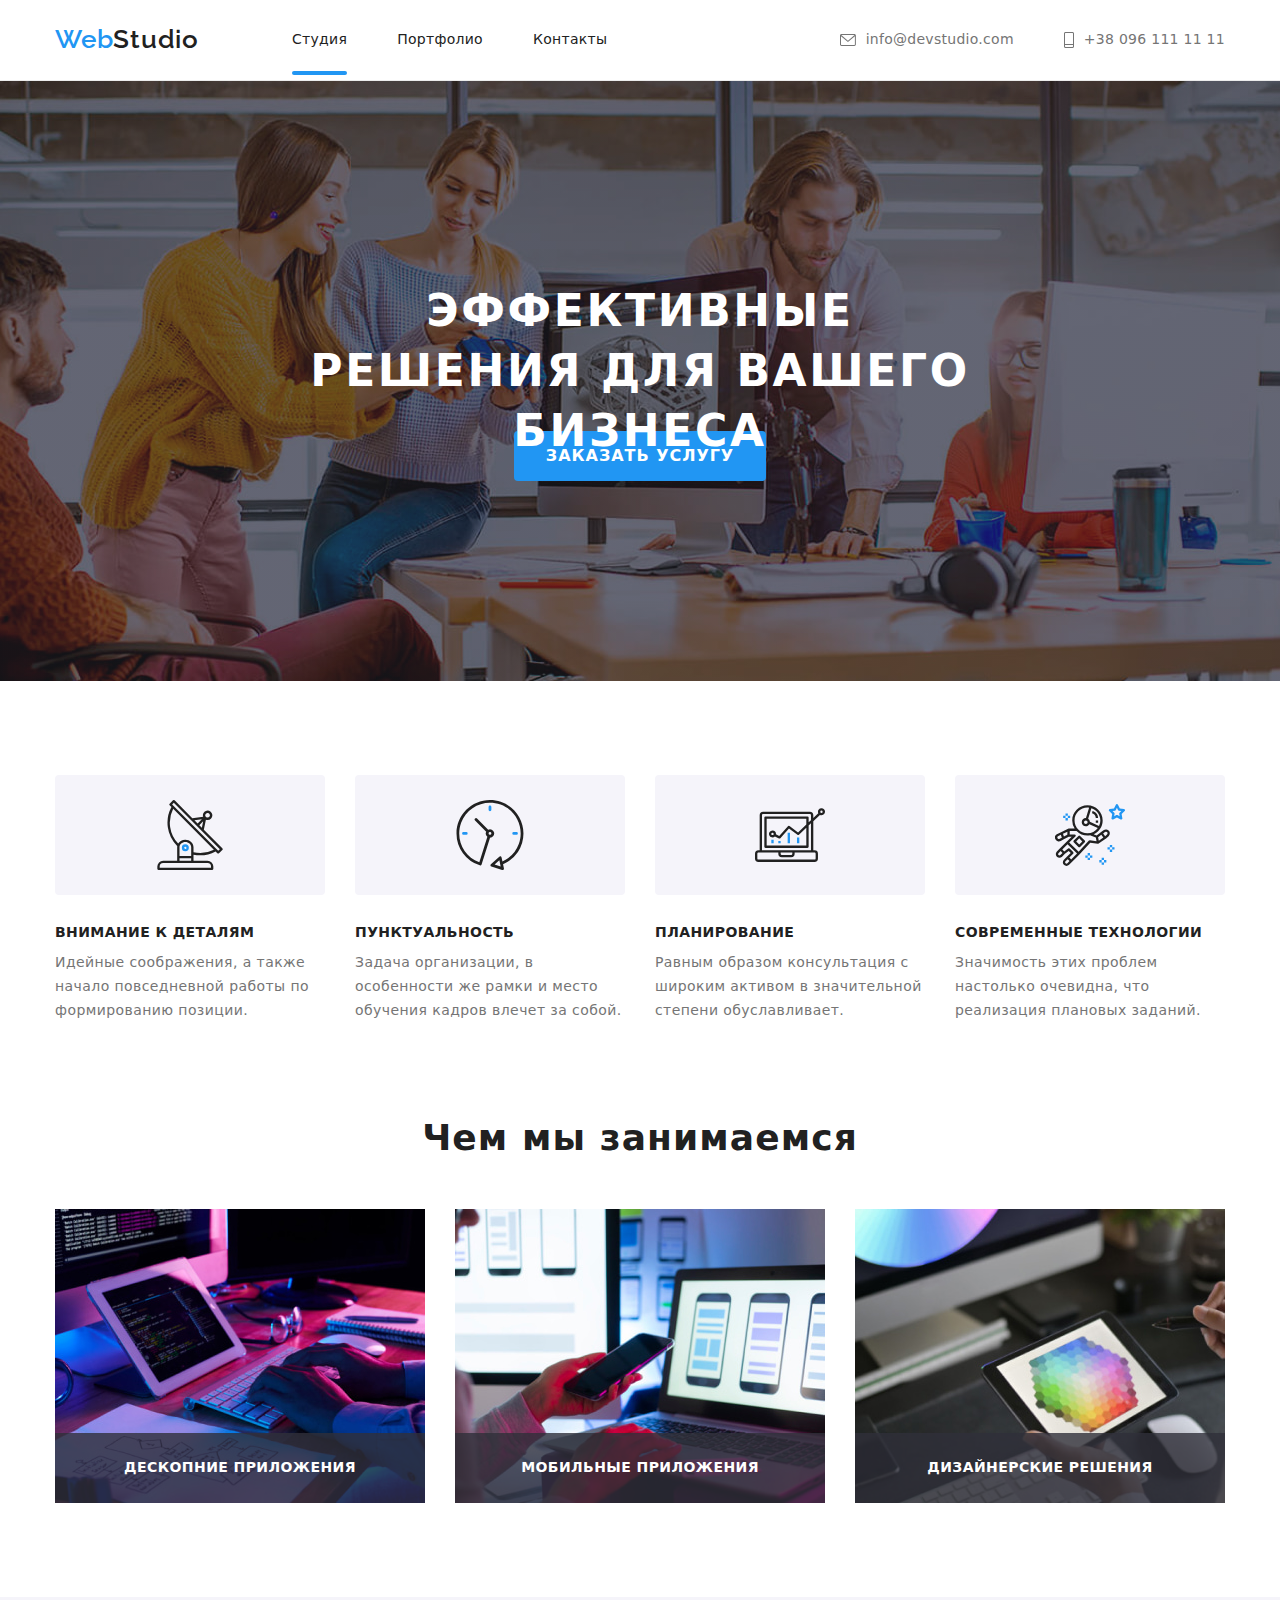
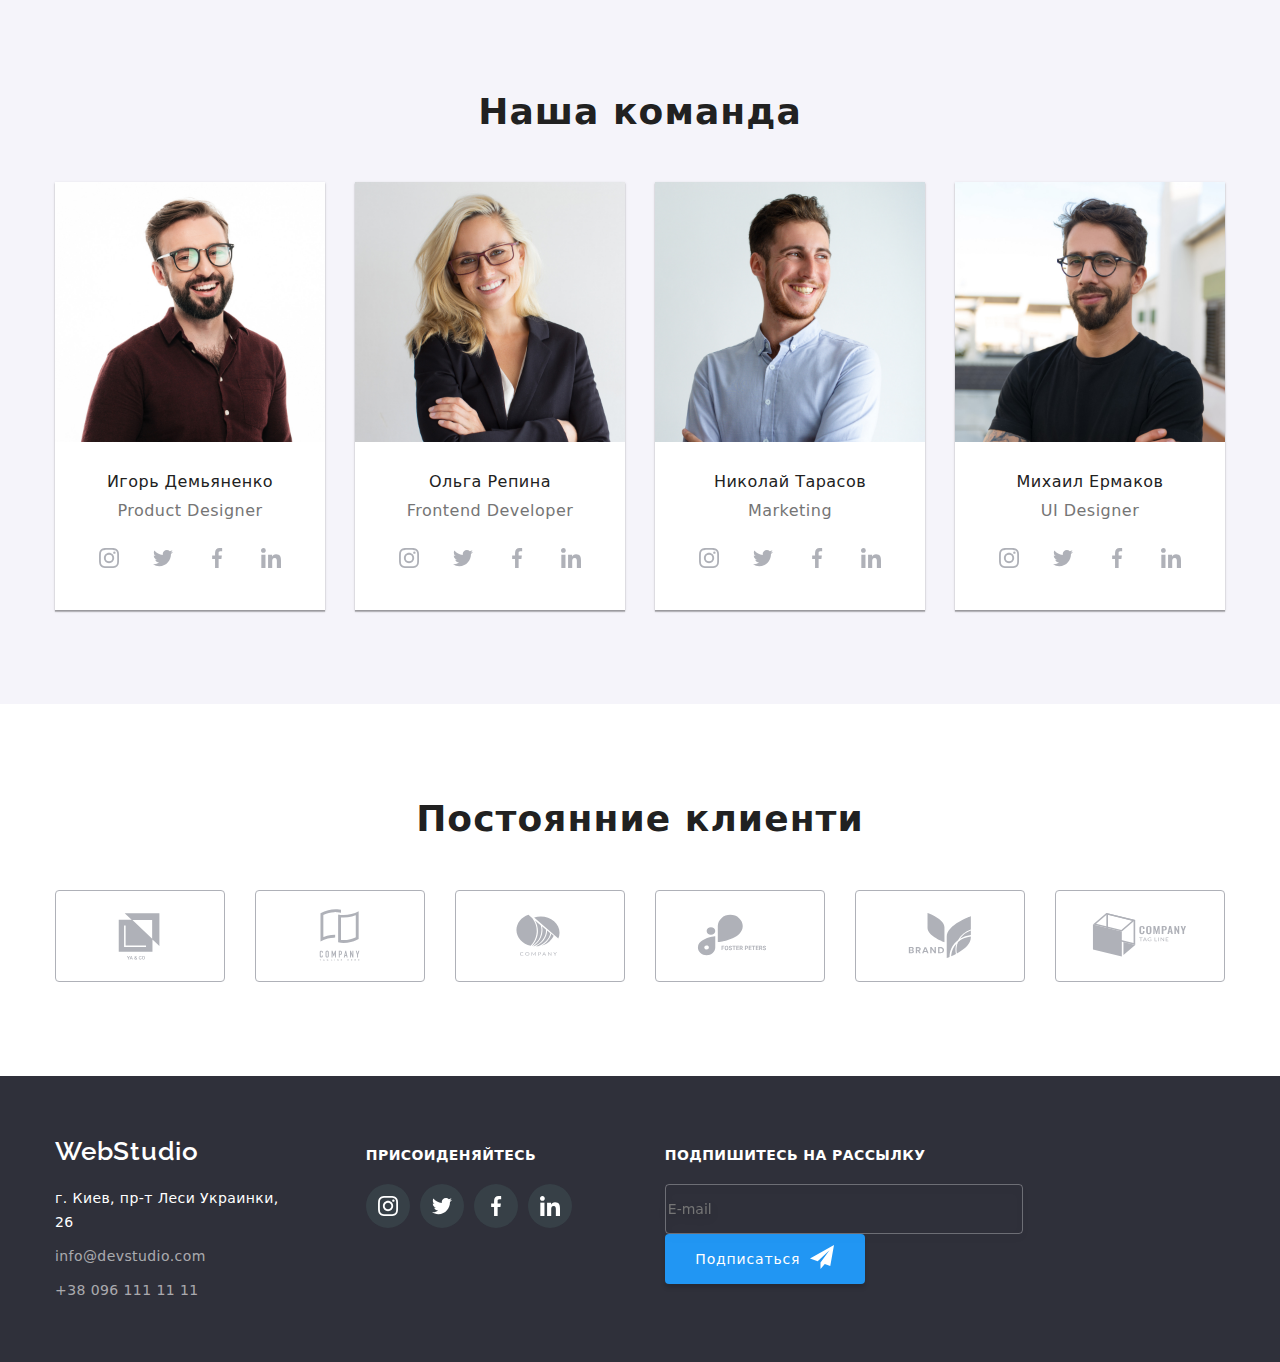
==== commit 647b6536: "71" ====
--- a/index.html
+++ b/index.html
@@ -6,6 +6,9 @@
     <meta http-equiv="X-UA-Compatible" content="IE=edge">
     <meta name="viewport" content="width=device-width, initial-scale=1.0">
     <title>Студия</title>
+    
+    <link rel="stylesheet" href="./css/styles.css">
+    <link rel="stylesheet" href="./css/main.min.css">
     <!-- Основні шрифти -->
     <link rel="preconnect" href="https://fonts.googleapis.com">
     <link rel="preconnect" href="https://fonts.gstatic.com" crossorigin>
@@ -18,97 +21,99 @@
 </head>
 
 <body>
-    <!-- MODAL -->
-    <div class="backdrop is-hidden" data-modal>
-        <div class="modal">
-            
-                <h2 class="element-first">Оставьте свои данные, мы вам перезвоним</h2>
-                
-                <form class="element-form">
 
-                    <label class="element-label">
-                        
-                        <span class="element-span">Имя</span>
-                        
-                         <span class="element-hover"><input class="element-input" type="text" name="name" />
-                        <svg class="element-svg">
-                            <use href="./images/icons.svg/icons.modal/symbol-defs.svg#person-black-18dp-1"></use>
-                        </svg></span>
-                    </label>
-                    <label class="element-label">
-                        <span class="element-span">Телефон</span>
-                        <span class="element-hover"><input class="element-input" type="tel" name="namber" />
-                        <svg class="element-svg">
-                            <use href="./images/icons.svg/icons.modal/symbol-defs.svg#phone-black-18dp-1"></use>
-                        </svg></span>
-                    </label>
-                    <label class="element-label">
-                        <span class="element-span">Почта</span>
-
-                         <span class="element-hover"><input class="element-input" type="email" name="mail" />
-                        <svg class="element-svg">
-                            <use href="./images/icons.svg/icons.modal/symbol-defs.svg#email-black-18dp-1"></use>
-                        </svg></span>
-                    </label>
-                    <label class="element-label element-vidstup">
-                        <span class="element-span">Комментарий</span>
-                        <textarea class="element-input element-input-pregunta " name="feedback"  placeholder="Введите текст "></textarea>
-                     
-                    </label>
-                    <label class="checkbox-label" for="scales">
-                        <input class="checkbox-input" type="checkbox" id="scales" name="scales">
-                        <span class="checkbox-icon"></span>
-                            <span>Соглашаюсь с рассылкой и принимаю</span>
-                            <span class="span-checkbox">Условия договора</span>
-                    </label>
-                    <button class="element-button" type="submit">Отправить</button>
-                </form>
-                
-            
-            <button class="modal-button" data-modal-close><svg class="modal-button-cruze">
-                <use href="./images/icons.svg/icon.backdrop/symbol-defs.svg#close-black-18dp-2-1"></use>
-            </svg></button> 
-        
-            
-        </div>
-    </div>
     <!-- header -->
     <header class="header">
-        <div class="container header-container">
+        <div class=" header_container container ">
         <nav class="nav">
-            <a class="header-logo link" href="./index.html"><span class="web">Web</span>Studio</a>
-            <ul class="nav-list list">
-                <li class="nav-iten"> 
-                    <a class="nav-link-first link current-state" href="">Студия</a></li>
-                <li class="nav-iten"> 
-                    <a class="nav-link link current" href="./portfolio.html">Портфолио</a></li>
-                <li class="nav-iten"> 
-                    <a class="nav-link link current" href="">Контакты</a></li>
+            <a class="nav-logo link" href="./index.html"><span class="nav_web">Web</span>Studio</a>
+            <ul class="nav-logo_list list">
+                <li class="nav-logo_iten"> 
+                    <a class="nav-link_first link nav-current_state" href="">Студия</a></li>
+                <li class="nav-logo_iten"> 
+                    <a class="nav_link link " href="./portfolio.html">Портфолио</a></li>
+                <li class="nav-logo_iten"> 
+                    <a class="nav_link link " href="">Контакты</a></li>
             </ul>
         </nav>
-        <ul class="contact-list list ">
-            <li class="contact-item ">
-                <a class="contakts link current-link" href="mailto:info@devstudio.com"><svg class="header-icons" width="16px" height="12px">
+        <ul class="contact list">
+            <li class="contact_item ">
+                <a class="contakts_link link " href="mailto:info@devstudio.com"><svg class="contact_icons" width="16px" height="12px">
                     <use href="./images/icons.svg/icons.heder/symbol-defs.svg#envelope-hover"></use>
                 </svg>
                    info@devstudio.com</a></li>
-            <li class="contact-item">
-                <a class="contakts link current-link" href="tel:+380961111111"><svg class="header-icons" width="10px" height="16px">
+            <li class="contact_item">
+                <a class="contakts_link link " href="tel:+380961111111"><svg class="contact_icons" width="10px" height="16px">
                     <use href="./images/icons.svg/icons.heder/symbol-defs.svg#Vector"></use>
                 </svg>+38 096 111 11 11</a></li>
         </ul>
         </div>
     </header>
     <!-- main -->
-    
-    <main class="main">
+        
+   
         <!-- Заголовок -->
-        <section class="hero ">
+        <section class="hero section ">
             <div class="container">
             <h1 class="hero-title">Эффективные решения для вашего бизнеса</h1>
             <button  class="hero-btn" type="button" data-modal-open>Заказать услугу</button>
             </div>
         </section>
+        <!-- MODAL -->
+        <div class=" is-hidden" data-modal>
+            <div class="modal">
+        
+                <h2 class="modal-element_first">Оставьте свои данные, мы вам перезвоним</h2>
+        
+                <form class="modal-element_form">
+        
+                    <label class="modal-element_label">
+        
+                        <span class="modal-element_span">Имя</span>
+        
+                        <span class="modal-element_hover"><input class="modal-element_input" type="text" name="name" />
+                            <svg class="modal-element_svg">
+                                <use href="./images/icons.svg/icons.modal/symbol-defs.svg#person-black-18dp-1"></use>
+                            </svg></span>
+                    </label>
+                    <label class="modal-element_label">
+                        <span class="modal-element_span">Телефон</span>
+                        <span class="modal-element_hover"><input class="modal-element_input" type="tel" name="namber" />
+                            <svg class="modal-element_svg">
+                                <use href="./images/icons.svg/icons.modal/symbol-defs.svg#phone-black-18dp-1"></use>
+                            </svg></span>
+                    </label>
+                    <label class="modal-element_label">
+                        <span class="modal-element_span">Почта</span>
+        
+                        <span class="modal-element_hover"><input class="modal-element_input" type="email" name="mail" />
+                            <svg class="modal-element_svg">
+                                <use href="./images/icons.svg/icons.modal/symbol-defs.svg#email-black-18dp-1"></use>
+                            </svg></span>
+                    </label>
+                    <label class="modal-element_label modal-element_vidstup">
+                        <span class="modal-element_span">Комментарий</span>
+                        <textarea class="modal-element_input modal-element_pregunta " name="feedback"
+                            placeholder="Введите текст "></textarea>
+        
+                    </label>
+                    <label class="modal-checkbox" for="scales">
+                        <input class="modal-checkbox_input" type="checkbox" id="scales" name="scales">
+                        <span class="modal-checkbox_icon"></span>
+                        <span>Соглашаюсь с рассылкой и принимаю</span>
+                        <span class="modal-checkbox_span">Условия договора</span>
+                    </label>
+                    <button class="modal-checkbox_button" type="submit">Отправить</button>
+                </form>
+        
+        
+                <button class="modal-button" data-modal-close><svg class="modal-button-cruze">
+                        <use href="./images/icons.svg/icon.backdrop/symbol-defs.svg#close-black-18dp-2-1"></use>
+                    </svg></button>
+        
+        
+            </div>
+        </div>
         <!-- Наші послуги -->
         <section class="advice section">
             
@@ -342,10 +347,10 @@
                 </ul>
             </div>
         </section>
-    </main>
+    
     <!-- footer -->
     
-    <footer class="footer">
+    <footer class="footer section">
         <div class="container column">
         <div class="footer-left"><a class="footer-logo link" href="./index.html"><span class="web">Web</span>Studio</a>
         <address class="footer-all">
--- a/css/main.min.css
+++ b/css/main.min.css
@@ -0,0 +1,2 @@
+:root{--main-font: "Roboto", sans-serif;--secondary-font: "Raleway", sans-serif;--accent-txt: #2196F3;--primary-light-txt: #212121;--secondary-light-txt: #757575;--primary-dark-txt: #FFFFFF;--secondary-dark-txt: rgba(255, 255, 255, 0.6);--primary-light-bg: #F5F4FA;--primary-dark-bd: #2F303A;--color-letra: #AFB1B8;--background: #212b33}.visually-hidden{position:absolute;width:1px;height:1px;margin:-1px;border:0;padding:0;white-space:nowrap;clip-path:inset(100%);clip:rect(0 0 0 0);overflow:hidden}h1,h2,h3,p,ul{padding:0;margin-top:0;margin-bottom:0}.list{padding-left:0;margin-top:0;margin-bottom:0;list-style:none}.link{text-decoration:none}body{font-family:var(--main-font);font-weight:270;Font-size:14px;Line-height:1.67;letter-spacing:0.03em;color:var(--secondary-light-txt)}img{display:block;max-width:100%;height:auto}.backdrop{position:fixed;left:0;top:0;width:100%;height:100%;background-color:rgba(0,0,0,0.2);z-index:1;opacity:1;pointer-events:initial;transition:opacity 250ms cubic-bezier(0.4, 0, 0.2, 1),visibility 250ms cubic-bezier(0.4, 0, 0.2, 1);opacity:1;pointer-events:initial;visibility:visible}.section{padding-top:94px;padding-bottom:94px}.hero-title{margin-left:auto;margin-right:auto;margin-bottom:30px;width:696px;height:120px;max-width:696px;max-height:120px;text-align:center;font-weight:900;font-size:44px;line-height:1.36;letter-spacing:0.06em;text-transform:uppercase;color:var(--primary-dark-txt)}.projekts-subtitle{margin-bottom:4px;font-weight:700;font-size:16px;line-height:2;letter-spacing:0.06em;color:var(--primary-light-txt)}.about-us-title{font-size:36px;line-height:1.16;letter-spacing:0.03em;color:var(--primary-light-txt)}.work-title-container{text-align:center;margin-bottom:50px}.work-title{margin-right:auto;margin-left:auto;font-size:36px;line-height:1.16;letter-spacing:0.03em;color:var(--primary-light-txt)}.advice-subtitle{width:270px;height:16px;margin-bottom:10px;font-weight:700;font-size:14px;line-height:1.14;letter-spacing:0.03em;text-transform:uppercase;color:var(--primary-light-txt)}.hero-btn{border:transparent;display:flex;align-items:center;margin-left:auto;margin-right:auto;min-width:200px;max-height:50px;padding:10px 32px;font-family:inherit;font-weight:700;font-size:16px;line-height:1.87;letter-spacing:0.06em;text-transform:uppercase;border-radius:4px;color:var(--primary-dark-txt);background-color:var(--accent-txt);cursor:pointer}.buttons-btn{border:transparent;padding:6px 22px;font-family:inherit;font-weight:500;font-size:16px;line-height:1.62;letter-spacing:0.03em;color:var(--primary-light-txt);border-radius:4px;background-color:var(--secondary-light-bg);cursor:pointer;transition:color 250ms cubic-bezier(0.4, 0, 0.2, 1),background-color 250ms cubic-bezier(0.4, 0, 0.2, 1),box-shadow 250ms cubic-bezier(0.4, 0, 0.2, 1)}.buttons-btn:hover,.buttons-btn:focus{color:var(--primary-dark-txt);background-color:var(--accent-txt);box-shadow:0px 3px 1px rgba(0,0,0,0.1),0px 1px 2px rgba(0,0,0,0.08),0px 2px 2px rgba(0,0,0,0.12)}.buttons-item{background-color:var(--primary-light-bg)}.buttons-item:not(:last-child){margin-right:8px}.buttons-list{margin-bottom:50px;display:flex;justify-content:center}.container{width:1200px;padding-left:15px;padding-right:15px;margin-left:auto;margin-right:auto}.header{border-bottom:1px solid #ECECEC}.header_container{display:flex;align-items:center}.nav{display:flex;align-items:center}.nav-logo{padding-top:24px;padding-bottom:25px;font-family:"Raleway", sans-serif;font-weight:600;Font-size:26px;line-height:1.19;letter-spacing:0.03em;color:var(--primary-light-txt);align-items:center;margin-right:93px}.nav-logo_list{display:flex}.contact{display:flex;align-items:center;margin-left:auto}.nav-logo_iten{margin-right:50px}.nav-logo_iten:last-child{margin:0}.contact_item{margin-right:50px;display:flex;align-items:center}.contact_item:last-child{margin-right:0}.nav_web{color:var(--accent-txt)}.nav-link_first{position:relative;font-weight:500;font-size:14px;line-height:1.14;letter-spacing:0.02em;color:var(--primary-light-txt);transition:color 250ms cubic-bezier(0.4, 0, 0.2, 1)}.nav-link_first:hover,.nav-link_first:focus{color:var(--accent-txt)}.nav-current_state::after{color:var(--accent-txt);position:absolute;bottom:-28px;content:"";display:block;width:100%;height:4px;background:var(--accent-txt);border-radius:2px}.nav_link{display:inline-block;position:relative;font-weight:500;font-size:14px;line-height:1.14;letter-spacing:0.02em;color:var(--primary-light-txt);transition:color 250ms cubic-bezier(0.4, 0, 0.2, 1)}.nav_link:hover,.nav_link:focus{color:var(--accent-txt)}.nav_link:after{position:absolute;content:"";display:block;left:0;bottom:-28px;width:100%;height:4px;background:var(--accent-txt);border-radius:2px;opacity:0;transition:transform 250ms cubic-bezier(0.4, 0, 0.2, 1),opacity 250ms ease}.nav_link:hover::after,.nav_link:focus::after{opacity:1}.contakts_link::after{color:var(--accent-txt);position:absolute;bottom:-28px;content:"";display:block;width:100%;height:4px;background:var(--accent-txt);border-radius:2px;opacity:0;transition:transform 250ms cubic-bezier(0.4, 0, 0.2, 1),opacity 250ms ease}.contakts_link:hover::after,.contakts_link:focus::after{opacity:1}.contakts_link{position:relative;display:flex;align-items:center;justify-content:center;font-weight:500;font-size:14px;line-height:1.14;letter-spacing:0.02em;color:var(--secondary-light-txt);transition:color 250ms cubic-bezier(0.4, 0, 0.2, 1)}.contakts_link:hover,.contakts_link:focus{fill:#2196F3;color:#2196F3}.contact_icons{fill:currentColor;display:flex;margin-right:10px;justify-content:center;align-items:center}.contact-phone{display:flex;align-items:center;font-weight:500;font-size:14px;line-height:1.14;letter-spacing:0.02em;color:var(--secondary-light-txt)}.contact-phone:hover,.contact-phone:focus{fill:#2196F3}.hero-title{margin-left:auto;margin-right:auto;margin-bottom:30px;width:696px;height:120px;max-width:696px;max-height:120px;text-align:center;font-weight:900;font-size:44px;line-height:1.36;letter-spacing:0.06em;text-transform:uppercase;color:var(--primary-dark-txt)}.hero{background-image:linear-gradient(to right, rgba(47,48,58,0.4), rgba(47,48,58,0.4)),url("../images/fon/Img.jpg");background-repeat:no-repeat;background-position:center;background-size:cover;max-width:1600px;margin-right:auto;margin-left:auto;height:600px;padding:200px 0 200px 0}.hero-btn{border:transparent;display:flex;align-items:center;margin-left:auto;margin-right:auto;min-width:200px;max-height:50px;padding:10px 32px;font-family:inherit;font-weight:700;font-size:16px;line-height:1.87;letter-spacing:0.06em;text-transform:uppercase;border-radius:4px;color:var(--primary-dark-txt);background-color:var(--accent-txt);cursor:pointer}.is-hidden{opacity:0;pointer-events:none;visibility:hidden}.modal{padding:40px;position:absolute;top:50%;left:50%;transform:translate(-50%, -50%);width:528px;height:581px;background-color:var(--primary-dark-txt);border-radius:4px;box-shadow:0px 1px 3px rgba(0,0,0,0.12),0px 1px 1px rgba(0,0,0,0.14),0px 2px 1px rgba(0,0,0,0.2)}.modal-element_first{display:inline;width:448px;height:23px;font-weight:700;font-size:20px;line-height:23px;letter-spacing:0.03em;color:var(--primary-light-txt);margin-bottom:12px}.modal-element_form{margin-top:12px}.modal-element_label{position:relative;display:flex;flex-direction:column;margin-bottom:10px}.modal-element_span{margin-bottom:4px;padding:0;font-size:12px;line-height:14px;letter-spacing:0.01em;color:var(--secondary-light-txt)}.modal-element_hover{width:448px;height:40px}.modal-element_hover:hover,.modal-element_hover:focus{background-color:var(--accent-txt);fill:var(--accent-txt);border-radius:4px}.modal-element_input{display:block;padding-left:40px;border:0;width:448px;height:40px;font-family:inherit;border:1px solid rgba(33,33,33,0.2);box-sizing:border-box;border-radius:4px;resize:none}.modal-element_pregunta{display:block;padding:12px 16px;width:448px;height:120px}.modal-element_pregunta:hover,.modal-element_pregunta:focus{border-color:var(--accent-txt)}.modal-element_svg{position:absolute;top:0;left:0;display:inline-block;top:28px;left:15px;width:18px;height:18px}.modal-element_vidstup{margin-bottom:20px}.modal-button{display:flex;position:absolute;margin:0;left:490px;top:8px;width:30px;height:30px;border:none;padding:0;border-radius:50%;cursor:pointer;background:#FFFFFF;border:1px solid rgba(0,0,0,0.1);box-sizing:border-box;align-items:center;justify-content:center}.modal-button-cruze{display:inline-block;width:18px;height:18px;fill:var(--primary-light-txt);align-items:center;justify-content:center}.modal-button-cruze:hover{fill:var(--accent-txt)}.modal-checkbox{display:flex;align-items:center;justify-content:center;margin-bottom:30px}.modal-checkbox_input{-webkit-appearance:none;-moz-appearance:none;appearance:none}.modal-checkbox_icon{display:inline-block;width:16px;height:15px;border:2px solid var(--primary-light-txt);border-radius:2px;margin-right:8px;align-items:center;justify-content:center}.modal-checkbox_input:checked+.modal-checkbox_icon{background-image:url(..//images/тимчасова/Vector.png);background-color:var(--accent-txt);border-color:transparent;background-size:contain;background-size:contain;background-origin:border-box}.modal-checkbox_span{color:var(--accent-txt);text-decoration:underline}.modal-checkbox_button{display:flex;width:200px;height:50px;background:var(--accent-txt);box-shadow:0px 4px 4px rgba(0,0,0,0.15);border-radius:4px;font-weight:700;font-size:16px;line-height:30px;cursor:pointer;margin-left:auto;margin-right:auto;border:0;justify-content:center;align-items:center;letter-spacing:0.06em;color:var(--primary-dark-txt)}.advice-list{display:flex;justify-content:center;align-items:center;margin-left:auto;margin-right:auto}.advice-iten:not(:last-child){margin-right:30px}.div-input{display:flex;width:270px;height:120px;background-color:var(--primary-light-bg);border-radius:4px;margin-bottom:30px;align-items:center;justify-content:center}.input{width:70px;height:70px;background-size:50%}.advice-descr{width:270px}.advice-subtitle{width:270px;height:16px;margin-bottom:10px;font-weight:700;font-size:14px;line-height:1.14;letter-spacing:0.03em;text-transform:uppercase;color:var(--primary-light-txt)}.advice-descr{font-size:14px;line-height:1.71;letter-spacing:0.03em;color:var(--secondary-light-txt)}.work-section{padding-bottom:94px}.work-title{margin-right:auto;margin-left:auto;font-size:36px;line-height:1.16;letter-spacing:0.03em;color:var(--primary-light-txt)}.work{padding-top:0}.work-title-container{text-align:center;margin-bottom:50px}.work-list{display:flex}.work-item:not(:first-child){margin-left:30px}.work-item{position:relative}.work-image-deskription{font-weight:700;font-size:14px;line-height:1.14;letter-spacing:0.03em;text-transform:uppercase;position:absolute;display:flex;left:0;bottom:0;height:70px;width:100%;display:flex;align-items:center;justify-content:center;color:var(--primary-dark-txt);background:rgba(47,48,58,0.8)}.about-us{background-color:var(--primary-light-bg)}.about-us-title{font-size:36px;line-height:1.16;letter-spacing:0.03em;color:var(--primary-light-txt)}.about-us-container{text-align:center;margin-bottom:50px}.about-us-list{display:flex}.about-us-item:not(:last-child){margin-right:30px}.about-us-item{background-color:var(--primary-dark-txt);box-shadow:0px 1px 3px rgba(0,0,0,0.12),0px 1px 1px rgba(0,0,0,0.14),0px 2px 1px rgba(0,0,0,0.2)}.about-us-div{padding-top:30px;padding-bottom:30px;text-align:center}.about-us-name{margin-bottom:10px;font-weight:500;font-size:16px;line-height:1.19;letter-spacing:0.03em;color:var(--primary-light-txt)}.about-us-position{font-size:16px;line-height:1.19;letter-spacing:0.03em;color:var(--secondary-light-txt);margin-bottom:16px}.social-item{width:44px;height:44px;list-style:none}.social-item:not(:last-child){margin-right:10px}.about-us-icons{display:flex;align-items:center;justify-content:center;padding-left:0}.social-link{display:block;width:20px;height:20px;background-position:center;transition:fill 250ms cubic-bezier(0.4, 0, 0.2, 1)}.social-links{display:flex;justify-content:center;align-items:center;border-radius:50%;width:44px;height:44px;fill:var(--color-letra);transition:background-color 250ms cubic-bezier(0.4, 0, 0.2, 1)}.social-links:hover,.social-links:focus{background-color:var(--accent-txt);fill:var(--primary-dark-txt)}.clients{font-size:36px;line-height:1.16;letter-spacing:0.03em;color:var(--primary-light-txt);text-align:center;margin-bottom:50px}.clients-list{display:flex}.clients-section{padding:94px 0px}.clients-item:not(:last-child){margin-right:30px}.clients-item:not(:last-child){margin-right:30px}.client-link{color:var(--color-letra);display:flex;width:170px;height:92px;border:1px solid var(--color-letra);box-sizing:border-box;border-radius:4px;align-items:center;justify-content:center;transition:color 250ms cubic-bezier(0.4, 0, 0.2, 1),border-color 250ms cubic-bezier(0.4, 0, 0.2, 1)}.client-link:hover,.client-link:focus{color:var(--accent-txt);border-color:var(--accent-txt)}.svg-client{width:106px;height:60px;fill:currentColor;transition:fill 250ms cubic-bezier(0.4, 0, 0.2, 1)}.svg-client:hover,.svg-client:focus{fill:var(--accent-txt)}.column{align-items:baseline;display:flex}.footerr{text-transform:uppercase;font-weight:700;font-size:14px;line-height:1.14;letter-spacing:0.03em;color:var(--primary-dark-txt);margin-bottom:20px}.footerr-list{display:flex}.footerr-svg{display:block;width:20px;height:20px;background-position:center}.footerr-item{border-radius:50%;background-color:var(--background);transition:background-color 250ms cubic-bezier(0.4, 0, 0.2, 1)}.footerr-item:not(:last-child){margin-right:10px}.footerr-link{display:flex;justify-content:center;align-items:center;border-radius:50%;width:44px;height:44px;fill:var(--color-letra);background:rgba(255,255,255,0.1);transition:background-color 250ms cubic-bezier(0.4, 0, 0.2, 1)}.footerr-link:hover,.footerr-link:focus{background-color:var(--accent-txt)}.footer{padding-top:60px;padding-bottom:60px;background-color:var(--primary-dark-bd)}.footer-left{flex-grow:1}.footer-logo{font-family:"Raleway", sans-serif;font-weight:600;font-size:26px;line-height:1.19;letter-spacing:0.03em;color:var(--primary-dark-txt)}.footer-all{margin-top:20px;font-style:normal}.footer-item:not(:last-child){margin-bottom:9px}.visually-hidden{position:absolute;width:1px;height:1px;margin:-1px;border:0;padding:0;white-space:nowrap;clip-path:inset(100%);clip:rect(0 0 0 0);overflow:hidden}.footer-link{font-size:14px;line-height:1.71;letter-spacing:0.03em;color:var(--primary-dark-txt)}.footer-mail{font-size:14px;line-height:24px;letter-spacing:0.03em;color:rgba(255,255,255,0.6)}.footer-phone{font-size:14px;line-height:24px;letter-spacing:0.03em;color:rgba(255,255,255,0.6)}.footerr-deskription{margin-left:70px}.form-input{width:358px;height:50px;background-color:transparent;border:1px solid rgba(255,255,255,0.3);box-sizing:border-box;filter:drop-shadow(0px 4px 4px rgba(0,0,0,0.15));border-radius:4px}.label-wrapper{margin-left:93px}.label-tutorial{text-transform:uppercase;font-weight:700;font-size:14px;line-height:1.14;letter-spacing:0.03em;color:var(--primary-dark-txt);margin-bottom:20px}.form-input{color:var(--primary-dark-txt)}.label-button{text-decoration:none;display:inline-flex;padding:0;margin:0;border:transparent;align-items:center;justify-content:center;width:200px;height:50px;background:#2196F3;box-shadow:0px 4px 4px rgba(0,0,0,0.15);border-radius:4px;align-items:center;text-align:center;letter-spacing:0.06em;fill:var(--primary-dark-txt);color:var(--primary-dark-txt);cursor:pointer}.label-span{width:24px;height:24px;margin-left:10px}.form-label{width:448px;height:40px;box-sizing:border-box;border-radius:4px;margin-right:12px}.contact-mail-portfolio{position:relative;display:flex;font-weight:500;justify-content:center;align-items:center;font-size:14px;line-height:1.14;letter-spacing:0.02em;color:var(--secondary-light-txt);transition:color 250ms cubic-bezier(0.4, 0, 0.2, 1)}.contact-mail-portfolio:hover,.contact-mail-portfolio:focus{color:var(--accent-txt);fill:var(--accent-txt)}.current-link-portfolio:hover::after{content:"";position:absolute;display:block;width:100%;height:4px;bottom:-28px;border-radius:2px;background-color:var(--accent-txt);transition:250ms cubic-bezier(0.4, 0, 0.2, 1)}.contact-phone-portfolio{position:relative;display:flex;align-items:center;font-style:400;font-weight:500;font-size:14px;line-height:1.14;letter-spacing:0.02em;color:var(--secondary-light-txt);transition:color 250ms cubic-bezier(0.4, 0, 0.2, 1)}.contact-phone-portfolio:hover,.contact-phone-portfolio:focus{color:var(--accent-txt);fill:var(--accent-txt);transition:250ms cubic-bezier(0.4, 0, 0.2, 1)}.buttons-btn{border:transparent;padding:6px 22px;font-family:inherit;font-weight:500;font-size:16px;line-height:1.62;letter-spacing:0.03em;color:var(--primary-light-txt);border-radius:4px;background-color:var(--secondary-light-bg);cursor:pointer;transition:color 250ms cubic-bezier(0.4, 0, 0.2, 1),background-color 250ms cubic-bezier(0.4, 0, 0.2, 1),box-shadow 250ms cubic-bezier(0.4, 0, 0.2, 1)}.buttons-btn:hover,.buttons-btn:focus{color:var(--primary-dark-txt);background-color:var(--accent-txt);box-shadow:0px 3px 1px rgba(0,0,0,0.1),0px 1px 2px rgba(0,0,0,0.08),0px 2px 2px rgba(0,0,0,0.12)}.buttons-item{background-color:var(--primary-light-bg)}.buttons-item:not(:last-child){margin-right:8px}.buttons-list{margin-bottom:50px;display:flex;justify-content:center}.projekts-list{display:flex;flex-wrap:wrap;list-style:none}.flex-container{display:flex;flex-wrap:wrap}.projekts-item{list-style:none;width:370px;box-sizing:border-box;border:1px solid #EEEEEE}.projekts-item:not(:last-child){margin-right:30px;margin-bottom:30px}.projekts-item:nth-child(3n){margin-right:0}.projekts-item:nth-last-child(-n+3){margin-bottom:0}.slider{display:block;text-decoration:none;transition:box-shadow 250ms cubic-bezier(0.4, 0, 0.2, 1)}.slider:focus{box-shadow:0px 1px 1px rgba(0,0,0,0.12),0px 4px 4px rgba(0,0,0,0.06),1px 4px 6px rgba(0,0,0,0.16)}.slider:hover,.slider:focus .slider-dtscr{box-shadow:0px 1px 1px rgba(0,0,0,0.12),0px 4px 4px rgba(0,0,0,0.06),1px 4px 6px rgba(0,0,0,0.16);transform:translateY(0)}.slider-thumb{position:relative;cursor:pointer;overflow:hidden}.slider-dtscr{display:flex;width:100%;height:100%;justify-content:center;align-items:center;padding:63px 24px;position:absolute;left:0;bottom:0;transform:translateY(100%);background-color:var(--accent-txt);transition-duration:250ms;font-size:18px;font-weight:400;line-height:1.55;letter-spacing:0.03em;color:var(--primary-dark-txt);transition:transform 250ms cubic-bezier(0.4, 0, 0.2, 1)}.slider-dtscr:focus{opacity:1}.projekts-item:hover .slider-dtscr{transform:translateY(0)}.projekts-image{display:block;max-width:100%;height:auto}.projekts-item-div{padding:20px 24px;border-left:0;border-bottom:0;border-right:0}.projekts-subtitle{margin-bottom:4px;font-weight:700;font-size:16px;line-height:2;letter-spacing:0.06em;color:var(--primary-light-txt)}.projekts-desc{font-size:16px;line-height:1.87;letter-spacing:0.03em;color:var(--secondary-light-txt)}
+/*# sourceMappingURL=main.min.css.map */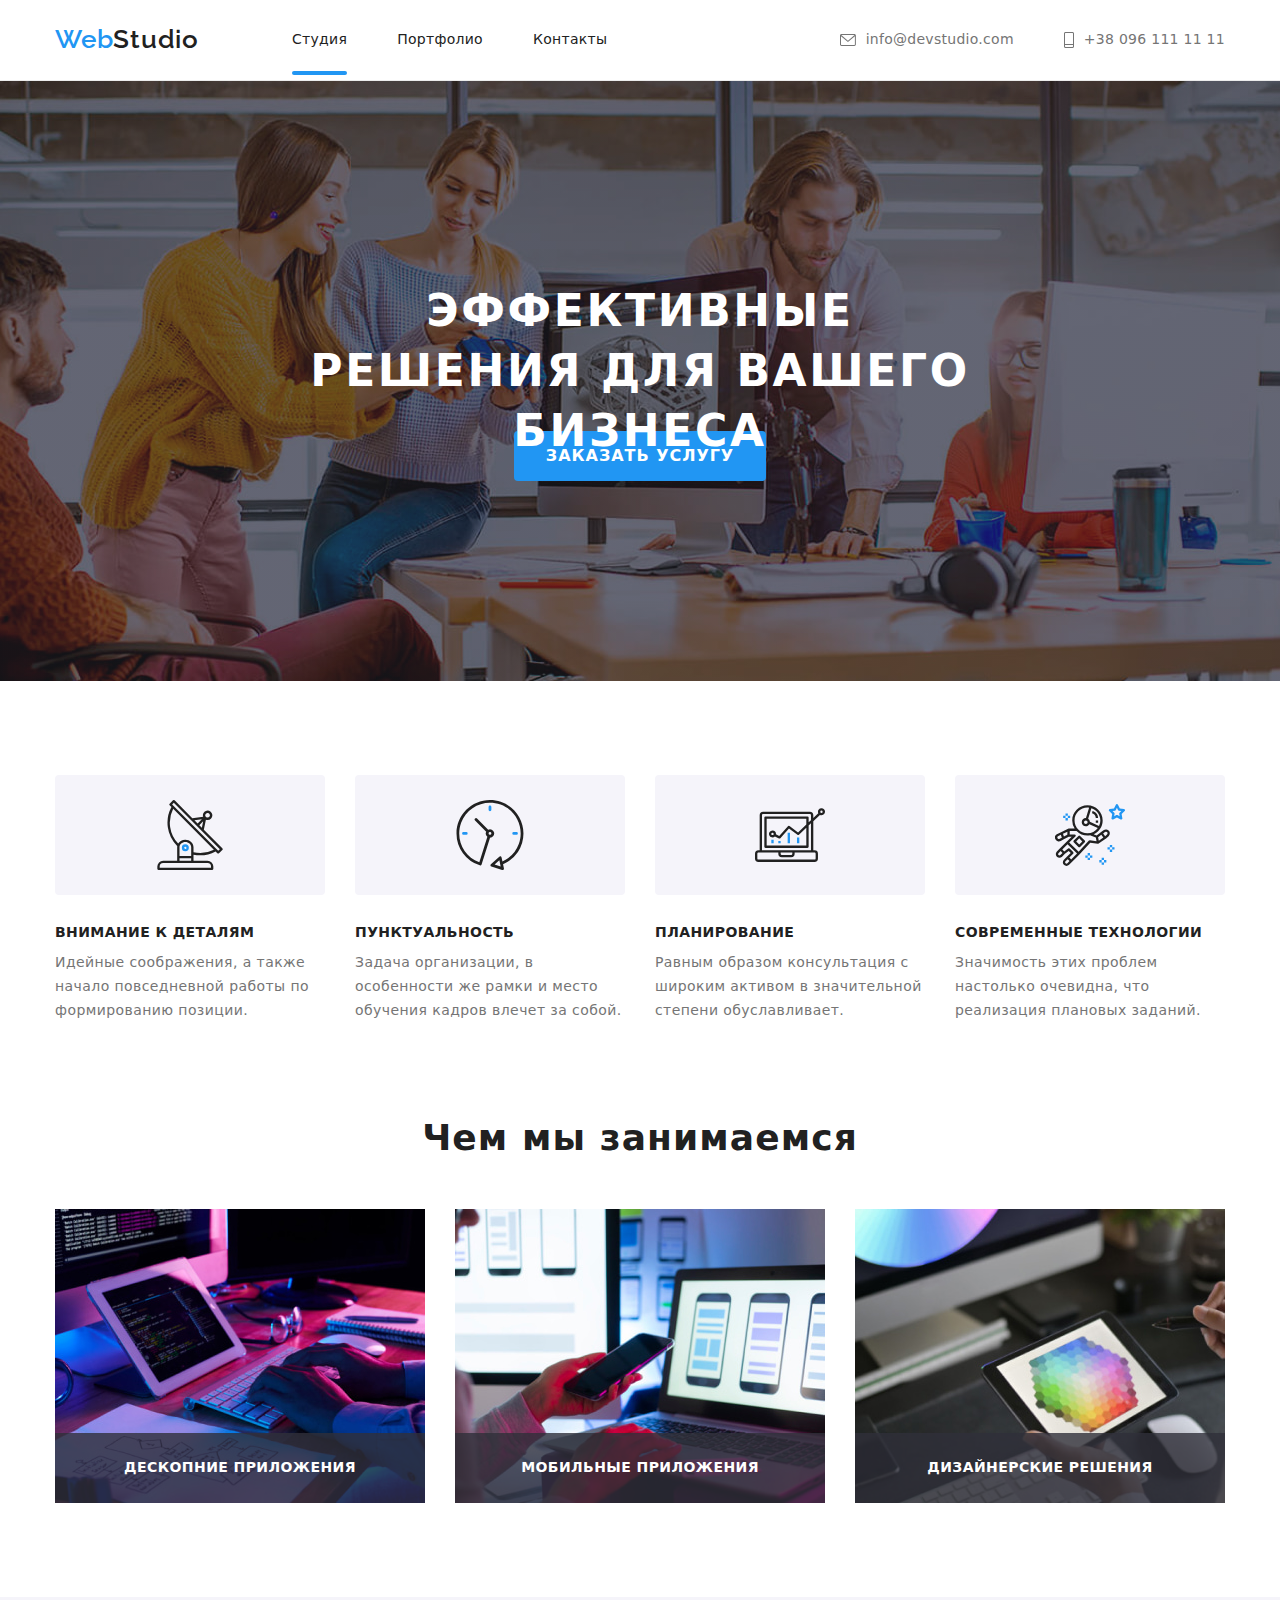
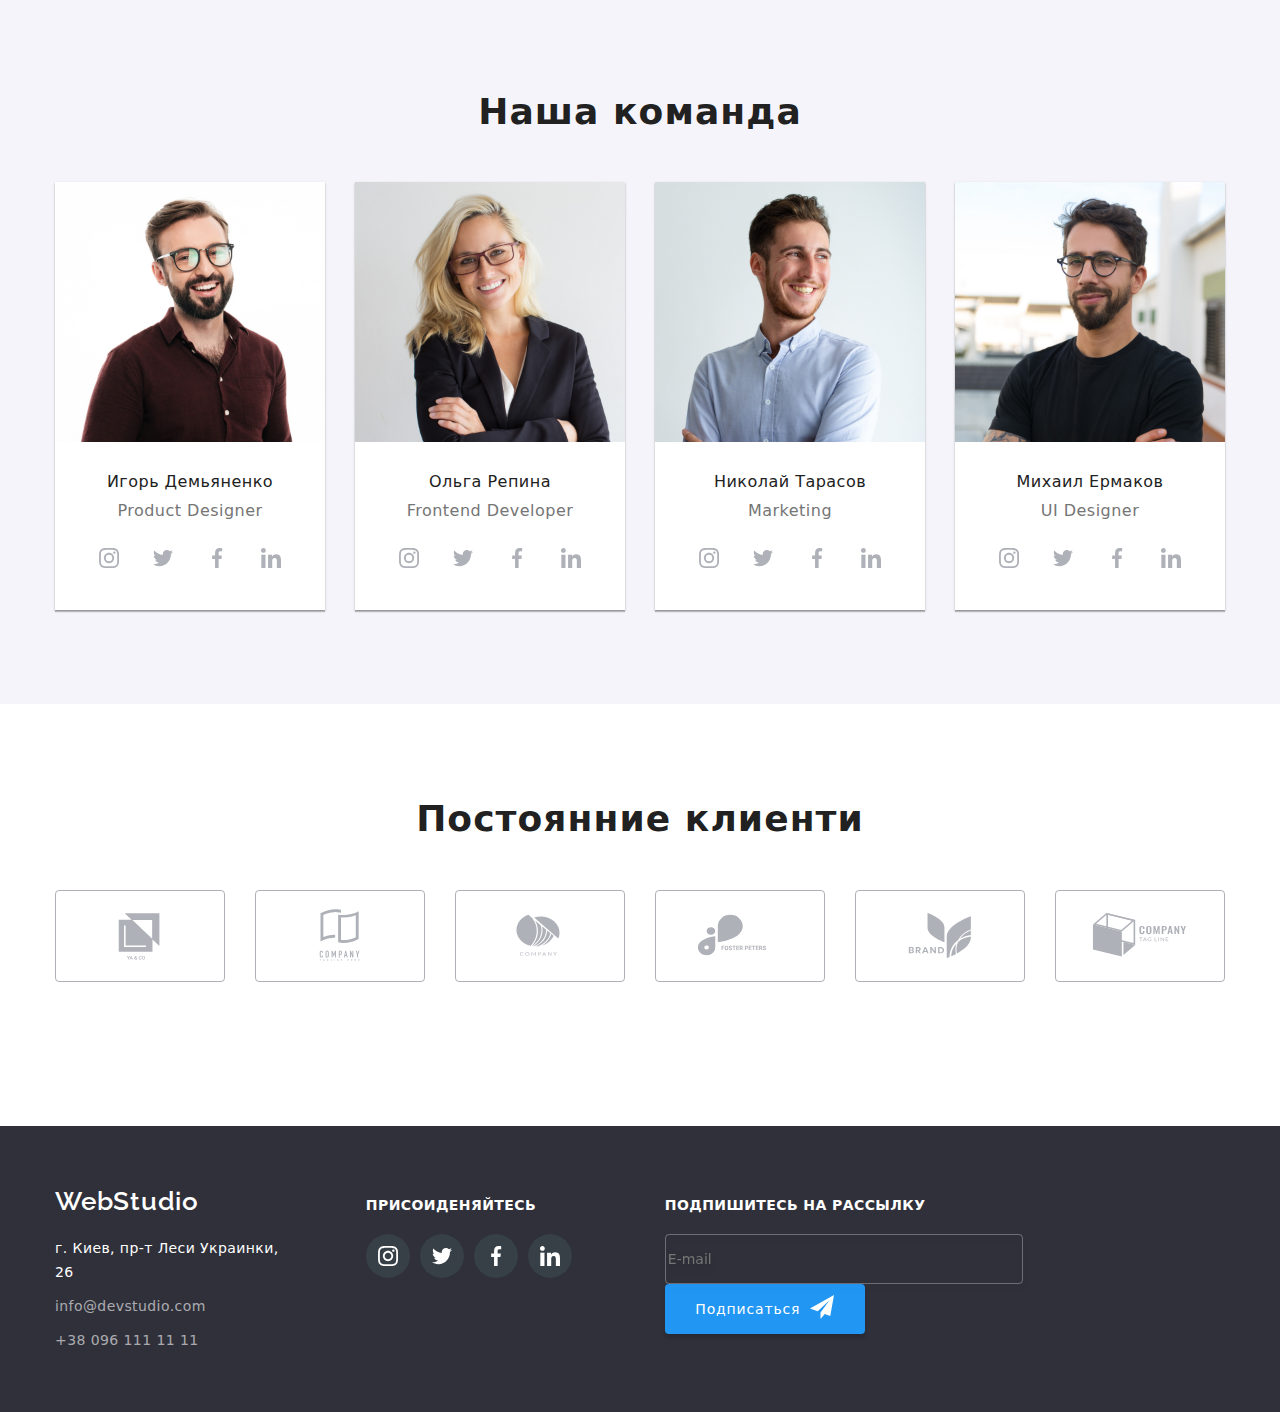
==== commit bacc4809: "73" ====
--- a/index.html
+++ b/index.html
@@ -117,44 +117,44 @@
         <!-- Наші послуги -->
         <section class="advice section">
             
-            <h2 class="visually-hidden">Advice</h2>
+            <h2 class="advice_visually-hidden">Advice</h2>
             <div class="container">
-            <ul class="advice-list list">
-                <li class="advice-iten advice-iten-1">
-                    <div class="div-input">
-                        <svg class="input">
+            <ul class="advice_list list">
+                <li class="advice_iten advice-iten-1">
+                    <div class="advice_div-input">
+                        <svg class="advice_input">
                             <use href="./images/main/symbol-defs.svg#antenna-1"></use>
                         </svg>
                     </div>
-                    <h3 class="advice-subtitle">Внимание к деталям</h3>
-                    <p class="advice-descr">Идейные соображения, а также начало повседневной работы по формированию позиции.</p>
-                </li>
-                <li class="advice-iten advice-iten-2">
-                    <div class="div-input">
-                        <svg class="input">
+                    <h3 class="advice_subtitle">Внимание к деталям</h3>
+                    <p class="advice_descr">Идейные соображения, а также начало повседневной работы по формированию позиции.</p>
+                </li>
+                <li class="advice_iten advice-iten-2">
+                    <div class="advice_div-input">
+                        <svg class="advice_input">
                             <use href="./images/main/symbol-defs.svg#clock-1"></use>
                         </svg>
                     </div>
-                    <h3 class="advice-subtitle">Пунктуальность</h3>
-                    <p class="advice-descr">Задача организации, в особенности же рамки и место обучения кадров влечет за собой.</p>
-                </li>
-                <li class="advice-iten advice-iten-3">
-                    <div class="div-input">
-                        <svg class="input">
+                    <h3 class="advice_subtitle">Пунктуальность</h3>
+                    <p class="advice_descr">Задача организации, в особенности же рамки и место обучения кадров влечет за собой.</p>
+                </li>
+                <li class="advice_iten advice-iten-3">
+                    <div class="advice_div-input">
+                        <svg class="advice_input">
                             <use href="./images/main/symbol-defs.svg#diagram-1"></use>
                         </svg>
                     </div>
-                    <h3 class="advice-subtitle">Планирование</h3>
-                    <p class="advice-descr">Равным образом консультация с широким активом в значительной степени обуславливает.</p>
+                    <h3 class="advice_subtitle">Планирование</h3>
+                    <p class="advice_descr">Равным образом консультация с широким активом в значительной степени обуславливает.</p>
                 </li class="advice-iten">
-                <li class="advice-iten advice-iten-4">
-                    <div class="div-input">
-                        <svg class="input">
+                <li class="advice_iten advice-iten-4">
+                    <div class="advice_div-input">
+                        <svg class="advice_input">
                             <use href="./images/main/symbol-defs.svg#astronaut-1"></use>
                         </svg>
                     </div>
-                    <h3 class="advice-subtitle">Современные технологии</h3>
-                    <p class="advice-descr">Значимость этих проблем настолько очевидна, что реализация плановых заданий.</p>
+                    <h3 class="advice_subtitle">Современные технологии</h3>
+                    <p class="advice_descr">Значимость этих проблем настолько очевидна, что реализация плановых заданий.</p>
                 </li>
             </ul>
             </div>
@@ -298,7 +298,7 @@
             </div>
         </section>
         <!-- Постійні клієнти -->
-        <section class="clients-section section">
+        <section class="clients section">
             <div class="container">
                 <h2 class="clients">Постоянние клиенти</h2>
                 <ul class="clients-list list">
--- a/css/main.min.css
+++ b/css/main.min.css
@@ -1,2 +1,2 @@
-:root{--main-font: "Roboto", sans-serif;--secondary-font: "Raleway", sans-serif;--accent-txt: #2196F3;--primary-light-txt: #212121;--secondary-light-txt: #757575;--primary-dark-txt: #FFFFFF;--secondary-dark-txt: rgba(255, 255, 255, 0.6);--primary-light-bg: #F5F4FA;--primary-dark-bd: #2F303A;--color-letra: #AFB1B8;--background: #212b33}.visually-hidden{position:absolute;width:1px;height:1px;margin:-1px;border:0;padding:0;white-space:nowrap;clip-path:inset(100%);clip:rect(0 0 0 0);overflow:hidden}h1,h2,h3,p,ul{padding:0;margin-top:0;margin-bottom:0}.list{padding-left:0;margin-top:0;margin-bottom:0;list-style:none}.link{text-decoration:none}body{font-family:var(--main-font);font-weight:270;Font-size:14px;Line-height:1.67;letter-spacing:0.03em;color:var(--secondary-light-txt)}img{display:block;max-width:100%;height:auto}.backdrop{position:fixed;left:0;top:0;width:100%;height:100%;background-color:rgba(0,0,0,0.2);z-index:1;opacity:1;pointer-events:initial;transition:opacity 250ms cubic-bezier(0.4, 0, 0.2, 1),visibility 250ms cubic-bezier(0.4, 0, 0.2, 1);opacity:1;pointer-events:initial;visibility:visible}.section{padding-top:94px;padding-bottom:94px}.hero-title{margin-left:auto;margin-right:auto;margin-bottom:30px;width:696px;height:120px;max-width:696px;max-height:120px;text-align:center;font-weight:900;font-size:44px;line-height:1.36;letter-spacing:0.06em;text-transform:uppercase;color:var(--primary-dark-txt)}.projekts-subtitle{margin-bottom:4px;font-weight:700;font-size:16px;line-height:2;letter-spacing:0.06em;color:var(--primary-light-txt)}.about-us-title{font-size:36px;line-height:1.16;letter-spacing:0.03em;color:var(--primary-light-txt)}.work-title-container{text-align:center;margin-bottom:50px}.work-title{margin-right:auto;margin-left:auto;font-size:36px;line-height:1.16;letter-spacing:0.03em;color:var(--primary-light-txt)}.advice-subtitle{width:270px;height:16px;margin-bottom:10px;font-weight:700;font-size:14px;line-height:1.14;letter-spacing:0.03em;text-transform:uppercase;color:var(--primary-light-txt)}.hero-btn{border:transparent;display:flex;align-items:center;margin-left:auto;margin-right:auto;min-width:200px;max-height:50px;padding:10px 32px;font-family:inherit;font-weight:700;font-size:16px;line-height:1.87;letter-spacing:0.06em;text-transform:uppercase;border-radius:4px;color:var(--primary-dark-txt);background-color:var(--accent-txt);cursor:pointer}.buttons-btn{border:transparent;padding:6px 22px;font-family:inherit;font-weight:500;font-size:16px;line-height:1.62;letter-spacing:0.03em;color:var(--primary-light-txt);border-radius:4px;background-color:var(--secondary-light-bg);cursor:pointer;transition:color 250ms cubic-bezier(0.4, 0, 0.2, 1),background-color 250ms cubic-bezier(0.4, 0, 0.2, 1),box-shadow 250ms cubic-bezier(0.4, 0, 0.2, 1)}.buttons-btn:hover,.buttons-btn:focus{color:var(--primary-dark-txt);background-color:var(--accent-txt);box-shadow:0px 3px 1px rgba(0,0,0,0.1),0px 1px 2px rgba(0,0,0,0.08),0px 2px 2px rgba(0,0,0,0.12)}.buttons-item{background-color:var(--primary-light-bg)}.buttons-item:not(:last-child){margin-right:8px}.buttons-list{margin-bottom:50px;display:flex;justify-content:center}.container{width:1200px;padding-left:15px;padding-right:15px;margin-left:auto;margin-right:auto}.header{border-bottom:1px solid #ECECEC}.header_container{display:flex;align-items:center}.nav{display:flex;align-items:center}.nav-logo{padding-top:24px;padding-bottom:25px;font-family:"Raleway", sans-serif;font-weight:600;Font-size:26px;line-height:1.19;letter-spacing:0.03em;color:var(--primary-light-txt);align-items:center;margin-right:93px}.nav-logo_list{display:flex}.contact{display:flex;align-items:center;margin-left:auto}.nav-logo_iten{margin-right:50px}.nav-logo_iten:last-child{margin:0}.contact_item{margin-right:50px;display:flex;align-items:center}.contact_item:last-child{margin-right:0}.nav_web{color:var(--accent-txt)}.nav-link_first{position:relative;font-weight:500;font-size:14px;line-height:1.14;letter-spacing:0.02em;color:var(--primary-light-txt);transition:color 250ms cubic-bezier(0.4, 0, 0.2, 1)}.nav-link_first:hover,.nav-link_first:focus{color:var(--accent-txt)}.nav-current_state::after{color:var(--accent-txt);position:absolute;bottom:-28px;content:"";display:block;width:100%;height:4px;background:var(--accent-txt);border-radius:2px}.nav_link{display:inline-block;position:relative;font-weight:500;font-size:14px;line-height:1.14;letter-spacing:0.02em;color:var(--primary-light-txt);transition:color 250ms cubic-bezier(0.4, 0, 0.2, 1)}.nav_link:hover,.nav_link:focus{color:var(--accent-txt)}.nav_link:after{position:absolute;content:"";display:block;left:0;bottom:-28px;width:100%;height:4px;background:var(--accent-txt);border-radius:2px;opacity:0;transition:transform 250ms cubic-bezier(0.4, 0, 0.2, 1),opacity 250ms ease}.nav_link:hover::after,.nav_link:focus::after{opacity:1}.contakts_link::after{color:var(--accent-txt);position:absolute;bottom:-28px;content:"";display:block;width:100%;height:4px;background:var(--accent-txt);border-radius:2px;opacity:0;transition:transform 250ms cubic-bezier(0.4, 0, 0.2, 1),opacity 250ms ease}.contakts_link:hover::after,.contakts_link:focus::after{opacity:1}.contakts_link{position:relative;display:flex;align-items:center;justify-content:center;font-weight:500;font-size:14px;line-height:1.14;letter-spacing:0.02em;color:var(--secondary-light-txt);transition:color 250ms cubic-bezier(0.4, 0, 0.2, 1)}.contakts_link:hover,.contakts_link:focus{fill:#2196F3;color:#2196F3}.contact_icons{fill:currentColor;display:flex;margin-right:10px;justify-content:center;align-items:center}.contact-phone{display:flex;align-items:center;font-weight:500;font-size:14px;line-height:1.14;letter-spacing:0.02em;color:var(--secondary-light-txt)}.contact-phone:hover,.contact-phone:focus{fill:#2196F3}.hero-title{margin-left:auto;margin-right:auto;margin-bottom:30px;width:696px;height:120px;max-width:696px;max-height:120px;text-align:center;font-weight:900;font-size:44px;line-height:1.36;letter-spacing:0.06em;text-transform:uppercase;color:var(--primary-dark-txt)}.hero{background-image:linear-gradient(to right, rgba(47,48,58,0.4), rgba(47,48,58,0.4)),url("../images/fon/Img.jpg");background-repeat:no-repeat;background-position:center;background-size:cover;max-width:1600px;margin-right:auto;margin-left:auto;height:600px;padding:200px 0 200px 0}.hero-btn{border:transparent;display:flex;align-items:center;margin-left:auto;margin-right:auto;min-width:200px;max-height:50px;padding:10px 32px;font-family:inherit;font-weight:700;font-size:16px;line-height:1.87;letter-spacing:0.06em;text-transform:uppercase;border-radius:4px;color:var(--primary-dark-txt);background-color:var(--accent-txt);cursor:pointer}.is-hidden{opacity:0;pointer-events:none;visibility:hidden}.modal{padding:40px;position:absolute;top:50%;left:50%;transform:translate(-50%, -50%);width:528px;height:581px;background-color:var(--primary-dark-txt);border-radius:4px;box-shadow:0px 1px 3px rgba(0,0,0,0.12),0px 1px 1px rgba(0,0,0,0.14),0px 2px 1px rgba(0,0,0,0.2)}.modal-element_first{display:inline;width:448px;height:23px;font-weight:700;font-size:20px;line-height:23px;letter-spacing:0.03em;color:var(--primary-light-txt);margin-bottom:12px}.modal-element_form{margin-top:12px}.modal-element_label{position:relative;display:flex;flex-direction:column;margin-bottom:10px}.modal-element_span{margin-bottom:4px;padding:0;font-size:12px;line-height:14px;letter-spacing:0.01em;color:var(--secondary-light-txt)}.modal-element_hover{width:448px;height:40px}.modal-element_hover:hover,.modal-element_hover:focus{background-color:var(--accent-txt);fill:var(--accent-txt);border-radius:4px}.modal-element_input{display:block;padding-left:40px;border:0;width:448px;height:40px;font-family:inherit;border:1px solid rgba(33,33,33,0.2);box-sizing:border-box;border-radius:4px;resize:none}.modal-element_pregunta{display:block;padding:12px 16px;width:448px;height:120px}.modal-element_pregunta:hover,.modal-element_pregunta:focus{border-color:var(--accent-txt)}.modal-element_svg{position:absolute;top:0;left:0;display:inline-block;top:28px;left:15px;width:18px;height:18px}.modal-element_vidstup{margin-bottom:20px}.modal-button{display:flex;position:absolute;margin:0;left:490px;top:8px;width:30px;height:30px;border:none;padding:0;border-radius:50%;cursor:pointer;background:#FFFFFF;border:1px solid rgba(0,0,0,0.1);box-sizing:border-box;align-items:center;justify-content:center}.modal-button-cruze{display:inline-block;width:18px;height:18px;fill:var(--primary-light-txt);align-items:center;justify-content:center}.modal-button-cruze:hover{fill:var(--accent-txt)}.modal-checkbox{display:flex;align-items:center;justify-content:center;margin-bottom:30px}.modal-checkbox_input{-webkit-appearance:none;-moz-appearance:none;appearance:none}.modal-checkbox_icon{display:inline-block;width:16px;height:15px;border:2px solid var(--primary-light-txt);border-radius:2px;margin-right:8px;align-items:center;justify-content:center}.modal-checkbox_input:checked+.modal-checkbox_icon{background-image:url(..//images/тимчасова/Vector.png);background-color:var(--accent-txt);border-color:transparent;background-size:contain;background-size:contain;background-origin:border-box}.modal-checkbox_span{color:var(--accent-txt);text-decoration:underline}.modal-checkbox_button{display:flex;width:200px;height:50px;background:var(--accent-txt);box-shadow:0px 4px 4px rgba(0,0,0,0.15);border-radius:4px;font-weight:700;font-size:16px;line-height:30px;cursor:pointer;margin-left:auto;margin-right:auto;border:0;justify-content:center;align-items:center;letter-spacing:0.06em;color:var(--primary-dark-txt)}.advice-list{display:flex;justify-content:center;align-items:center;margin-left:auto;margin-right:auto}.advice-iten:not(:last-child){margin-right:30px}.div-input{display:flex;width:270px;height:120px;background-color:var(--primary-light-bg);border-radius:4px;margin-bottom:30px;align-items:center;justify-content:center}.input{width:70px;height:70px;background-size:50%}.advice-descr{width:270px}.advice-subtitle{width:270px;height:16px;margin-bottom:10px;font-weight:700;font-size:14px;line-height:1.14;letter-spacing:0.03em;text-transform:uppercase;color:var(--primary-light-txt)}.advice-descr{font-size:14px;line-height:1.71;letter-spacing:0.03em;color:var(--secondary-light-txt)}.work-section{padding-bottom:94px}.work-title{margin-right:auto;margin-left:auto;font-size:36px;line-height:1.16;letter-spacing:0.03em;color:var(--primary-light-txt)}.work{padding-top:0}.work-title-container{text-align:center;margin-bottom:50px}.work-list{display:flex}.work-item:not(:first-child){margin-left:30px}.work-item{position:relative}.work-image-deskription{font-weight:700;font-size:14px;line-height:1.14;letter-spacing:0.03em;text-transform:uppercase;position:absolute;display:flex;left:0;bottom:0;height:70px;width:100%;display:flex;align-items:center;justify-content:center;color:var(--primary-dark-txt);background:rgba(47,48,58,0.8)}.about-us{background-color:var(--primary-light-bg)}.about-us-title{font-size:36px;line-height:1.16;letter-spacing:0.03em;color:var(--primary-light-txt)}.about-us-container{text-align:center;margin-bottom:50px}.about-us-list{display:flex}.about-us-item:not(:last-child){margin-right:30px}.about-us-item{background-color:var(--primary-dark-txt);box-shadow:0px 1px 3px rgba(0,0,0,0.12),0px 1px 1px rgba(0,0,0,0.14),0px 2px 1px rgba(0,0,0,0.2)}.about-us-div{padding-top:30px;padding-bottom:30px;text-align:center}.about-us-name{margin-bottom:10px;font-weight:500;font-size:16px;line-height:1.19;letter-spacing:0.03em;color:var(--primary-light-txt)}.about-us-position{font-size:16px;line-height:1.19;letter-spacing:0.03em;color:var(--secondary-light-txt);margin-bottom:16px}.social-item{width:44px;height:44px;list-style:none}.social-item:not(:last-child){margin-right:10px}.about-us-icons{display:flex;align-items:center;justify-content:center;padding-left:0}.social-link{display:block;width:20px;height:20px;background-position:center;transition:fill 250ms cubic-bezier(0.4, 0, 0.2, 1)}.social-links{display:flex;justify-content:center;align-items:center;border-radius:50%;width:44px;height:44px;fill:var(--color-letra);transition:background-color 250ms cubic-bezier(0.4, 0, 0.2, 1)}.social-links:hover,.social-links:focus{background-color:var(--accent-txt);fill:var(--primary-dark-txt)}.clients{font-size:36px;line-height:1.16;letter-spacing:0.03em;color:var(--primary-light-txt);text-align:center;margin-bottom:50px}.clients-list{display:flex}.clients-section{padding:94px 0px}.clients-item:not(:last-child){margin-right:30px}.clients-item:not(:last-child){margin-right:30px}.client-link{color:var(--color-letra);display:flex;width:170px;height:92px;border:1px solid var(--color-letra);box-sizing:border-box;border-radius:4px;align-items:center;justify-content:center;transition:color 250ms cubic-bezier(0.4, 0, 0.2, 1),border-color 250ms cubic-bezier(0.4, 0, 0.2, 1)}.client-link:hover,.client-link:focus{color:var(--accent-txt);border-color:var(--accent-txt)}.svg-client{width:106px;height:60px;fill:currentColor;transition:fill 250ms cubic-bezier(0.4, 0, 0.2, 1)}.svg-client:hover,.svg-client:focus{fill:var(--accent-txt)}.column{align-items:baseline;display:flex}.footerr{text-transform:uppercase;font-weight:700;font-size:14px;line-height:1.14;letter-spacing:0.03em;color:var(--primary-dark-txt);margin-bottom:20px}.footerr-list{display:flex}.footerr-svg{display:block;width:20px;height:20px;background-position:center}.footerr-item{border-radius:50%;background-color:var(--background);transition:background-color 250ms cubic-bezier(0.4, 0, 0.2, 1)}.footerr-item:not(:last-child){margin-right:10px}.footerr-link{display:flex;justify-content:center;align-items:center;border-radius:50%;width:44px;height:44px;fill:var(--color-letra);background:rgba(255,255,255,0.1);transition:background-color 250ms cubic-bezier(0.4, 0, 0.2, 1)}.footerr-link:hover,.footerr-link:focus{background-color:var(--accent-txt)}.footer{padding-top:60px;padding-bottom:60px;background-color:var(--primary-dark-bd)}.footer-left{flex-grow:1}.footer-logo{font-family:"Raleway", sans-serif;font-weight:600;font-size:26px;line-height:1.19;letter-spacing:0.03em;color:var(--primary-dark-txt)}.footer-all{margin-top:20px;font-style:normal}.footer-item:not(:last-child){margin-bottom:9px}.visually-hidden{position:absolute;width:1px;height:1px;margin:-1px;border:0;padding:0;white-space:nowrap;clip-path:inset(100%);clip:rect(0 0 0 0);overflow:hidden}.footer-link{font-size:14px;line-height:1.71;letter-spacing:0.03em;color:var(--primary-dark-txt)}.footer-mail{font-size:14px;line-height:24px;letter-spacing:0.03em;color:rgba(255,255,255,0.6)}.footer-phone{font-size:14px;line-height:24px;letter-spacing:0.03em;color:rgba(255,255,255,0.6)}.footerr-deskription{margin-left:70px}.form-input{width:358px;height:50px;background-color:transparent;border:1px solid rgba(255,255,255,0.3);box-sizing:border-box;filter:drop-shadow(0px 4px 4px rgba(0,0,0,0.15));border-radius:4px}.label-wrapper{margin-left:93px}.label-tutorial{text-transform:uppercase;font-weight:700;font-size:14px;line-height:1.14;letter-spacing:0.03em;color:var(--primary-dark-txt);margin-bottom:20px}.form-input{color:var(--primary-dark-txt)}.label-button{text-decoration:none;display:inline-flex;padding:0;margin:0;border:transparent;align-items:center;justify-content:center;width:200px;height:50px;background:#2196F3;box-shadow:0px 4px 4px rgba(0,0,0,0.15);border-radius:4px;align-items:center;text-align:center;letter-spacing:0.06em;fill:var(--primary-dark-txt);color:var(--primary-dark-txt);cursor:pointer}.label-span{width:24px;height:24px;margin-left:10px}.form-label{width:448px;height:40px;box-sizing:border-box;border-radius:4px;margin-right:12px}.contact-mail-portfolio{position:relative;display:flex;font-weight:500;justify-content:center;align-items:center;font-size:14px;line-height:1.14;letter-spacing:0.02em;color:var(--secondary-light-txt);transition:color 250ms cubic-bezier(0.4, 0, 0.2, 1)}.contact-mail-portfolio:hover,.contact-mail-portfolio:focus{color:var(--accent-txt);fill:var(--accent-txt)}.current-link-portfolio:hover::after{content:"";position:absolute;display:block;width:100%;height:4px;bottom:-28px;border-radius:2px;background-color:var(--accent-txt);transition:250ms cubic-bezier(0.4, 0, 0.2, 1)}.contact-phone-portfolio{position:relative;display:flex;align-items:center;font-style:400;font-weight:500;font-size:14px;line-height:1.14;letter-spacing:0.02em;color:var(--secondary-light-txt);transition:color 250ms cubic-bezier(0.4, 0, 0.2, 1)}.contact-phone-portfolio:hover,.contact-phone-portfolio:focus{color:var(--accent-txt);fill:var(--accent-txt);transition:250ms cubic-bezier(0.4, 0, 0.2, 1)}.buttons-btn{border:transparent;padding:6px 22px;font-family:inherit;font-weight:500;font-size:16px;line-height:1.62;letter-spacing:0.03em;color:var(--primary-light-txt);border-radius:4px;background-color:var(--secondary-light-bg);cursor:pointer;transition:color 250ms cubic-bezier(0.4, 0, 0.2, 1),background-color 250ms cubic-bezier(0.4, 0, 0.2, 1),box-shadow 250ms cubic-bezier(0.4, 0, 0.2, 1)}.buttons-btn:hover,.buttons-btn:focus{color:var(--primary-dark-txt);background-color:var(--accent-txt);box-shadow:0px 3px 1px rgba(0,0,0,0.1),0px 1px 2px rgba(0,0,0,0.08),0px 2px 2px rgba(0,0,0,0.12)}.buttons-item{background-color:var(--primary-light-bg)}.buttons-item:not(:last-child){margin-right:8px}.buttons-list{margin-bottom:50px;display:flex;justify-content:center}.projekts-list{display:flex;flex-wrap:wrap;list-style:none}.flex-container{display:flex;flex-wrap:wrap}.projekts-item{list-style:none;width:370px;box-sizing:border-box;border:1px solid #EEEEEE}.projekts-item:not(:last-child){margin-right:30px;margin-bottom:30px}.projekts-item:nth-child(3n){margin-right:0}.projekts-item:nth-last-child(-n+3){margin-bottom:0}.slider{display:block;text-decoration:none;transition:box-shadow 250ms cubic-bezier(0.4, 0, 0.2, 1)}.slider:focus{box-shadow:0px 1px 1px rgba(0,0,0,0.12),0px 4px 4px rgba(0,0,0,0.06),1px 4px 6px rgba(0,0,0,0.16)}.slider:hover,.slider:focus .slider-dtscr{box-shadow:0px 1px 1px rgba(0,0,0,0.12),0px 4px 4px rgba(0,0,0,0.06),1px 4px 6px rgba(0,0,0,0.16);transform:translateY(0)}.slider-thumb{position:relative;cursor:pointer;overflow:hidden}.slider-dtscr{display:flex;width:100%;height:100%;justify-content:center;align-items:center;padding:63px 24px;position:absolute;left:0;bottom:0;transform:translateY(100%);background-color:var(--accent-txt);transition-duration:250ms;font-size:18px;font-weight:400;line-height:1.55;letter-spacing:0.03em;color:var(--primary-dark-txt);transition:transform 250ms cubic-bezier(0.4, 0, 0.2, 1)}.slider-dtscr:focus{opacity:1}.projekts-item:hover .slider-dtscr{transform:translateY(0)}.projekts-image{display:block;max-width:100%;height:auto}.projekts-item-div{padding:20px 24px;border-left:0;border-bottom:0;border-right:0}.projekts-subtitle{margin-bottom:4px;font-weight:700;font-size:16px;line-height:2;letter-spacing:0.06em;color:var(--primary-light-txt)}.projekts-desc{font-size:16px;line-height:1.87;letter-spacing:0.03em;color:var(--secondary-light-txt)}
+:root{--main-font: "Roboto", sans-serif;--secondary-font: "Raleway", sans-serif;--accent-txt: #2196F3;--primary-light-txt: #212121;--secondary-light-txt: #757575;--primary-dark-txt: #FFFFFF;--secondary-dark-txt: rgba(255, 255, 255, 0.6);--primary-light-bg: #F5F4FA;--primary-dark-bd: #2F303A;--color-letra: #AFB1B8;--background: #212b33}.visually-hidden{position:absolute;width:1px;height:1px;margin:-1px;border:0;padding:0;white-space:nowrap;clip-path:inset(100%);clip:rect(0 0 0 0);overflow:hidden}h1,h2,h3,p,ul{padding:0;margin-top:0;margin-bottom:0}.list{padding-left:0;margin-top:0;margin-bottom:0;list-style:none}.link{text-decoration:none}body{font-family:var(--main-font);font-weight:270;Font-size:14px;Line-height:1.67;letter-spacing:0.03em;color:var(--secondary-light-txt)}img{display:block;max-width:100%;height:auto}.backdrop{position:fixed;left:0;top:0;width:100%;height:100%;background-color:rgba(0,0,0,0.2);z-index:1;opacity:1;pointer-events:initial;transition:opacity 250ms cubic-bezier(0.4, 0, 0.2, 1),visibility 250ms cubic-bezier(0.4, 0, 0.2, 1);opacity:1;pointer-events:initial;visibility:visible}.section{padding-top:94px;padding-bottom:94px}.hero-title{margin-left:auto;margin-right:auto;margin-bottom:30px;width:696px;height:120px;max-width:696px;max-height:120px;text-align:center;font-weight:900;font-size:44px;line-height:1.36;letter-spacing:0.06em;text-transform:uppercase;color:var(--primary-dark-txt)}.projekts-subtitle{margin-bottom:4px;font-weight:700;font-size:16px;line-height:2;letter-spacing:0.06em;color:var(--primary-light-txt)}.about-us-title{font-size:36px;line-height:1.16;letter-spacing:0.03em;color:var(--primary-light-txt)}.work-title-container{text-align:center;margin-bottom:50px}.work-title{margin-right:auto;margin-left:auto;font-size:36px;line-height:1.16;letter-spacing:0.03em;color:var(--primary-light-txt)}.advice-subtitle{width:270px;height:16px;margin-bottom:10px;font-weight:700;font-size:14px;line-height:1.14;letter-spacing:0.03em;text-transform:uppercase;color:var(--primary-light-txt)}.hero-btn{border:transparent;display:flex;align-items:center;margin-left:auto;margin-right:auto;min-width:200px;max-height:50px;padding:10px 32px;font-family:inherit;font-weight:700;font-size:16px;line-height:1.87;letter-spacing:0.06em;text-transform:uppercase;border-radius:4px;color:var(--primary-dark-txt);background-color:var(--accent-txt);cursor:pointer}.buttons-btn{border:transparent;padding:6px 22px;font-family:inherit;font-weight:500;font-size:16px;line-height:1.62;letter-spacing:0.03em;color:var(--primary-light-txt);border-radius:4px;background-color:var(--secondary-light-bg);cursor:pointer;transition:color 250ms cubic-bezier(0.4, 0, 0.2, 1),background-color 250ms cubic-bezier(0.4, 0, 0.2, 1),box-shadow 250ms cubic-bezier(0.4, 0, 0.2, 1)}.buttons-btn:hover,.buttons-btn:focus{color:var(--primary-dark-txt);background-color:var(--accent-txt);box-shadow:0px 3px 1px rgba(0,0,0,0.1),0px 1px 2px rgba(0,0,0,0.08),0px 2px 2px rgba(0,0,0,0.12)}.buttons-item{background-color:var(--primary-light-bg)}.buttons-item:not(:last-child){margin-right:8px}.buttons-list{margin-bottom:50px;display:flex;justify-content:center}.container{width:1200px;padding-left:15px;padding-right:15px;margin-left:auto;margin-right:auto}.header{border-bottom:1px solid #ECECEC}.header_container{display:flex;align-items:center}.nav{display:flex;align-items:center}.nav-logo{padding-top:24px;padding-bottom:25px;font-family:"Raleway", sans-serif;font-weight:600;Font-size:26px;line-height:1.19;letter-spacing:0.03em;color:var(--primary-light-txt);align-items:center;margin-right:93px}.nav-logo_list{display:flex}.contact{display:flex;align-items:center;margin-left:auto}.nav-logo_iten{margin-right:50px}.nav-logo_iten:last-child{margin:0}.contact_item{margin-right:50px;display:flex;align-items:center}.contact_item:last-child{margin-right:0}.nav_web{color:var(--accent-txt)}.nav-link_first{position:relative;font-weight:500;font-size:14px;line-height:1.14;letter-spacing:0.02em;color:var(--primary-light-txt);transition:color 250ms cubic-bezier(0.4, 0, 0.2, 1)}.nav-link_first:hover,.nav-link_first:focus{color:var(--accent-txt)}.nav-current_state::after{color:var(--accent-txt);position:absolute;bottom:-28px;content:"";display:block;width:100%;height:4px;background:var(--accent-txt);border-radius:2px}.nav_link{display:inline-block;position:relative;font-weight:500;font-size:14px;line-height:1.14;letter-spacing:0.02em;color:var(--primary-light-txt);transition:color 250ms cubic-bezier(0.4, 0, 0.2, 1)}.nav_link:hover,.nav_link:focus{color:var(--accent-txt)}.nav_link:after{position:absolute;content:"";display:block;left:0;bottom:-28px;width:100%;height:4px;background:var(--accent-txt);border-radius:2px;opacity:0;transition:transform 250ms cubic-bezier(0.4, 0, 0.2, 1),opacity 250ms ease}.nav_link:hover::after,.nav_link:focus::after{opacity:1}.contakts_link::after{color:var(--accent-txt);position:absolute;bottom:-28px;content:"";display:block;width:100%;height:4px;background:var(--accent-txt);border-radius:2px;opacity:0;transition:transform 250ms cubic-bezier(0.4, 0, 0.2, 1),opacity 250ms ease}.contakts_link:hover::after,.contakts_link:focus::after{opacity:1}.contakts_link{position:relative;display:flex;align-items:center;justify-content:center;font-weight:500;font-size:14px;line-height:1.14;letter-spacing:0.02em;color:var(--secondary-light-txt);transition:color 250ms cubic-bezier(0.4, 0, 0.2, 1)}.contakts_link:hover,.contakts_link:focus{fill:#2196F3;color:#2196F3}.contact_icons{fill:currentColor;display:flex;margin-right:10px;justify-content:center;align-items:center}.contact-phone{display:flex;align-items:center;font-weight:500;font-size:14px;line-height:1.14;letter-spacing:0.02em;color:var(--secondary-light-txt)}.contact-phone:hover,.contact-phone:focus{fill:#2196F3}.hero-title{margin-left:auto;margin-right:auto;margin-bottom:30px;width:696px;height:120px;max-width:696px;max-height:120px;text-align:center;font-weight:900;font-size:44px;line-height:1.36;letter-spacing:0.06em;text-transform:uppercase;color:var(--primary-dark-txt)}.hero{background-image:linear-gradient(to right, rgba(47,48,58,0.4), rgba(47,48,58,0.4)),url("../images/fon/Img.jpg");background-repeat:no-repeat;background-position:center;background-size:cover;max-width:1600px;margin-right:auto;margin-left:auto;height:600px;padding:200px 0 200px 0}.hero-btn{border:transparent;display:flex;align-items:center;margin-left:auto;margin-right:auto;min-width:200px;max-height:50px;padding:10px 32px;font-family:inherit;font-weight:700;font-size:16px;line-height:1.87;letter-spacing:0.06em;text-transform:uppercase;border-radius:4px;color:var(--primary-dark-txt);background-color:var(--accent-txt);cursor:pointer}.is-hidden{opacity:0;pointer-events:none;visibility:hidden}.modal{padding:40px;position:absolute;top:50%;left:50%;transform:translate(-50%, -50%);width:528px;height:581px;background-color:var(--primary-dark-txt);border-radius:4px;box-shadow:0px 1px 3px rgba(0,0,0,0.12),0px 1px 1px rgba(0,0,0,0.14),0px 2px 1px rgba(0,0,0,0.2)}.modal-element_first{display:inline;width:448px;height:23px;font-weight:700;font-size:20px;line-height:23px;letter-spacing:0.03em;color:var(--primary-light-txt);margin-bottom:12px}.modal-element_form{margin-top:12px}.modal-element_label{position:relative;display:flex;flex-direction:column;margin-bottom:10px}.modal-element_span{margin-bottom:4px;padding:0;font-size:12px;line-height:14px;letter-spacing:0.01em;color:var(--secondary-light-txt)}.modal-element_hover{width:448px;height:40px}.modal-element_hover:hover,.modal-element_hover:focus{background-color:var(--accent-txt);fill:var(--accent-txt);border-radius:4px}.modal-element_input{display:block;padding-left:40px;border:0;width:448px;height:40px;font-family:inherit;border:1px solid rgba(33,33,33,0.2);box-sizing:border-box;border-radius:4px;resize:none}.modal-element_pregunta{display:block;padding:12px 16px;width:448px;height:120px}.modal-element_pregunta:hover,.modal-element_pregunta:focus{border-color:var(--accent-txt)}.modal-element_svg{position:absolute;top:0;left:0;display:inline-block;top:28px;left:15px;width:18px;height:18px}.modal-element_vidstup{margin-bottom:20px}.modal-button{display:flex;position:absolute;margin:0;left:490px;top:8px;width:30px;height:30px;border:none;padding:0;border-radius:50%;cursor:pointer;background:#FFFFFF;border:1px solid rgba(0,0,0,0.1);box-sizing:border-box;align-items:center;justify-content:center}.modal-button-cruze{display:inline-block;width:18px;height:18px;fill:var(--primary-light-txt);align-items:center;justify-content:center}.modal-button-cruze:hover{fill:var(--accent-txt)}.modal-checkbox{display:flex;align-items:center;justify-content:center;margin-bottom:30px}.modal-checkbox_input{-webkit-appearance:none;-moz-appearance:none;appearance:none}.modal-checkbox_icon{display:inline-block;width:16px;height:15px;border:2px solid var(--primary-light-txt);border-radius:2px;margin-right:8px;align-items:center;justify-content:center}.modal-checkbox_input:checked+.modal-checkbox_icon{background-image:url(..//images/тимчасова/Vector.png);background-color:var(--accent-txt);border-color:transparent;background-size:contain;background-size:contain;background-origin:border-box}.modal-checkbox_span{color:var(--accent-txt);text-decoration:underline}.modal-checkbox_button{display:flex;width:200px;height:50px;background:var(--accent-txt);box-shadow:0px 4px 4px rgba(0,0,0,0.15);border-radius:4px;font-weight:700;font-size:16px;line-height:30px;cursor:pointer;margin-left:auto;margin-right:auto;border:0;justify-content:center;align-items:center;letter-spacing:0.06em;color:var(--primary-dark-txt)}.advice_visually-hidden{position:absolute;width:1px;height:1px;margin:-1px;border:0;padding:0;white-space:nowrap;clip-path:inset(100%);clip:rect(0 0 0 0);overflow:hidden}.advice_list{display:flex;justify-content:center;align-items:center;margin-left:auto;margin-right:auto}.advice_iten:not(:last-child){margin-right:30px}.advice_div-input{display:flex;width:270px;height:120px;background-color:var(--primary-light-bg);border-radius:4px;margin-bottom:30px;align-items:center;justify-content:center}.advice_input{width:70px;height:70px;background-size:50%}.advice-descr{width:270px}.advice_subtitle{width:270px;height:16px;margin-bottom:10px;font-weight:700;font-size:14px;line-height:1.14;letter-spacing:0.03em;text-transform:uppercase;color:var(--primary-light-txt)}.advice_descr{font-size:14px;line-height:1.71;letter-spacing:0.03em;color:var(--secondary-light-txt)}.work-section{padding-bottom:94px}.work-title{margin-right:auto;margin-left:auto;font-size:36px;line-height:1.16;letter-spacing:0.03em;color:var(--primary-light-txt)}.work{padding-top:0}.work-title-container{text-align:center;margin-bottom:50px}.work-list{display:flex}.work-item:not(:first-child){margin-left:30px}.work-item{position:relative}.work-image-deskription{font-weight:700;font-size:14px;line-height:1.14;letter-spacing:0.03em;text-transform:uppercase;position:absolute;display:flex;left:0;bottom:0;height:70px;width:100%;display:flex;align-items:center;justify-content:center;color:var(--primary-dark-txt);background:rgba(47,48,58,0.8)}.about-us{background-color:var(--primary-light-bg)}.about-us-title{font-size:36px;line-height:1.16;letter-spacing:0.03em;color:var(--primary-light-txt)}.about-us-container{text-align:center;margin-bottom:50px}.about-us-list{display:flex}.about-us-item:not(:last-child){margin-right:30px}.about-us-item{background-color:var(--primary-dark-txt);box-shadow:0px 1px 3px rgba(0,0,0,0.12),0px 1px 1px rgba(0,0,0,0.14),0px 2px 1px rgba(0,0,0,0.2)}.about-us-div{padding-top:30px;padding-bottom:30px;text-align:center}.about-us-name{margin-bottom:10px;font-weight:500;font-size:16px;line-height:1.19;letter-spacing:0.03em;color:var(--primary-light-txt)}.about-us-position{font-size:16px;line-height:1.19;letter-spacing:0.03em;color:var(--secondary-light-txt);margin-bottom:16px}.about-us-icons{display:flex;align-items:center;justify-content:center;padding-left:0}.social-item{width:44px;height:44px;list-style:none}.social-item:not(:last-child){margin-right:10px}.social-link{display:block;width:20px;height:20px;background-position:center;transition:fill 250ms cubic-bezier(0.4, 0, 0.2, 1)}.social-links{display:flex;justify-content:center;align-items:center;border-radius:50%;width:44px;height:44px;fill:var(--color-letra);transition:background-color 250ms cubic-bezier(0.4, 0, 0.2, 1)}.social-links:hover,.social-links:focus{background-color:var(--accent-txt);fill:var(--primary-dark-txt)}.clients{font-size:36px;line-height:1.16;letter-spacing:0.03em;color:var(--primary-light-txt);text-align:center;margin-bottom:50px}.clients-list{display:flex}.clients-section{padding:94px 0px}.clients-item:not(:last-child){margin-right:30px}.clients-item:not(:last-child){margin-right:30px}.client-link{color:var(--color-letra);display:flex;width:170px;height:92px;border:1px solid var(--color-letra);box-sizing:border-box;border-radius:4px;align-items:center;justify-content:center;transition:color 250ms cubic-bezier(0.4, 0, 0.2, 1),border-color 250ms cubic-bezier(0.4, 0, 0.2, 1)}.client-link:hover,.client-link:focus{color:var(--accent-txt);border-color:var(--accent-txt)}.svg-client{width:106px;height:60px;fill:currentColor;transition:fill 250ms cubic-bezier(0.4, 0, 0.2, 1)}.svg-client:hover,.svg-client:focus{fill:var(--accent-txt)}.column{align-items:baseline;display:flex}.footerr{text-transform:uppercase;font-weight:700;font-size:14px;line-height:1.14;letter-spacing:0.03em;color:var(--primary-dark-txt);margin-bottom:20px}.footerr-list{display:flex}.footerr-svg{display:block;width:20px;height:20px;background-position:center}.footerr-item{border-radius:50%;background-color:var(--background);transition:background-color 250ms cubic-bezier(0.4, 0, 0.2, 1)}.footerr-item:not(:last-child){margin-right:10px}.footerr-link{display:flex;justify-content:center;align-items:center;border-radius:50%;width:44px;height:44px;fill:var(--color-letra);background:rgba(255,255,255,0.1);transition:background-color 250ms cubic-bezier(0.4, 0, 0.2, 1)}.footerr-link:hover,.footerr-link:focus{background-color:var(--accent-txt)}.footer{padding-top:60px;padding-bottom:60px;background-color:var(--primary-dark-bd)}.footer-left{flex-grow:1}.footer-logo{font-family:"Raleway", sans-serif;font-weight:600;font-size:26px;line-height:1.19;letter-spacing:0.03em;color:var(--primary-dark-txt)}.footer-all{margin-top:20px;font-style:normal}.footer-item:not(:last-child){margin-bottom:9px}.footer-link{font-size:14px;line-height:1.71;letter-spacing:0.03em;color:var(--primary-dark-txt)}.footer-mail{font-size:14px;line-height:24px;letter-spacing:0.03em;color:rgba(255,255,255,0.6)}.footer-phone{font-size:14px;line-height:24px;letter-spacing:0.03em;color:rgba(255,255,255,0.6)}.footerr-deskription{margin-left:70px}.form-input{width:358px;height:50px;background-color:transparent;border:1px solid rgba(255,255,255,0.3);box-sizing:border-box;filter:drop-shadow(0px 4px 4px rgba(0,0,0,0.15));border-radius:4px}.label-wrapper{margin-left:93px}.label-tutorial{text-transform:uppercase;font-weight:700;font-size:14px;line-height:1.14;letter-spacing:0.03em;color:var(--primary-dark-txt);margin-bottom:20px}.form-input{color:var(--primary-dark-txt)}.label-button{text-decoration:none;display:inline-flex;padding:0;margin:0;border:transparent;align-items:center;justify-content:center;width:200px;height:50px;background:#2196F3;box-shadow:0px 4px 4px rgba(0,0,0,0.15);border-radius:4px;align-items:center;text-align:center;letter-spacing:0.06em;fill:var(--primary-dark-txt);color:var(--primary-dark-txt);cursor:pointer}.label-span{width:24px;height:24px;margin-left:10px}.form-label{width:448px;height:40px;box-sizing:border-box;border-radius:4px;margin-right:12px}.contact-mail-portfolio{position:relative;display:flex;font-weight:500;justify-content:center;align-items:center;font-size:14px;line-height:1.14;letter-spacing:0.02em;color:var(--secondary-light-txt);transition:color 250ms cubic-bezier(0.4, 0, 0.2, 1)}.contact-mail-portfolio:hover,.contact-mail-portfolio:focus{color:var(--accent-txt);fill:var(--accent-txt)}.current-link-portfolio:hover::after{content:"";position:absolute;display:block;width:100%;height:4px;bottom:-28px;border-radius:2px;background-color:var(--accent-txt);transition:250ms cubic-bezier(0.4, 0, 0.2, 1)}.contact-phone-portfolio{position:relative;display:flex;align-items:center;font-style:400;font-weight:500;font-size:14px;line-height:1.14;letter-spacing:0.02em;color:var(--secondary-light-txt);transition:color 250ms cubic-bezier(0.4, 0, 0.2, 1)}.contact-phone-portfolio:hover,.contact-phone-portfolio:focus{color:var(--accent-txt);fill:var(--accent-txt);transition:250ms cubic-bezier(0.4, 0, 0.2, 1)}.buttons-btn{border:transparent;padding:6px 22px;font-family:inherit;font-weight:500;font-size:16px;line-height:1.62;letter-spacing:0.03em;color:var(--primary-light-txt);border-radius:4px;background-color:var(--secondary-light-bg);cursor:pointer;transition:color 250ms cubic-bezier(0.4, 0, 0.2, 1),background-color 250ms cubic-bezier(0.4, 0, 0.2, 1),box-shadow 250ms cubic-bezier(0.4, 0, 0.2, 1)}.buttons-btn:hover,.buttons-btn:focus{color:var(--primary-dark-txt);background-color:var(--accent-txt);box-shadow:0px 3px 1px rgba(0,0,0,0.1),0px 1px 2px rgba(0,0,0,0.08),0px 2px 2px rgba(0,0,0,0.12)}.buttons-item{background-color:var(--primary-light-bg)}.buttons-item:not(:last-child){margin-right:8px}.buttons-list{margin-bottom:50px;display:flex;justify-content:center}.projekts-list{display:flex;flex-wrap:wrap;list-style:none}.flex-container{display:flex;flex-wrap:wrap}.projekts-item{list-style:none;width:370px;box-sizing:border-box;border:1px solid #EEEEEE}.projekts-item:not(:last-child){margin-right:30px;margin-bottom:30px}.projekts-item:nth-child(3n){margin-right:0}.projekts-item:nth-last-child(-n+3){margin-bottom:0}.slider{display:block;text-decoration:none;transition:box-shadow 250ms cubic-bezier(0.4, 0, 0.2, 1)}.slider:focus{box-shadow:0px 1px 1px rgba(0,0,0,0.12),0px 4px 4px rgba(0,0,0,0.06),1px 4px 6px rgba(0,0,0,0.16)}.slider:hover,.slider:focus .slider-dtscr{box-shadow:0px 1px 1px rgba(0,0,0,0.12),0px 4px 4px rgba(0,0,0,0.06),1px 4px 6px rgba(0,0,0,0.16);transform:translateY(0)}.slider-thumb{position:relative;cursor:pointer;overflow:hidden}.slider-dtscr{display:flex;width:100%;height:100%;justify-content:center;align-items:center;padding:63px 24px;position:absolute;left:0;bottom:0;transform:translateY(100%);background-color:var(--accent-txt);transition-duration:250ms;font-size:18px;font-weight:400;line-height:1.55;letter-spacing:0.03em;color:var(--primary-dark-txt);transition:transform 250ms cubic-bezier(0.4, 0, 0.2, 1)}.slider-dtscr:focus{opacity:1}.projekts-item:hover .slider-dtscr{transform:translateY(0)}.projekts-image{display:block;max-width:100%;height:auto}.projekts-item-div{padding:20px 24px;border-left:0;border-bottom:0;border-right:0}.projekts-subtitle{margin-bottom:4px;font-weight:700;font-size:16px;line-height:2;letter-spacing:0.06em;color:var(--primary-light-txt)}.projekts-desc{font-size:16px;line-height:1.87;letter-spacing:0.03em;color:var(--secondary-light-txt)}
 /*# sourceMappingURL=main.min.css.map */